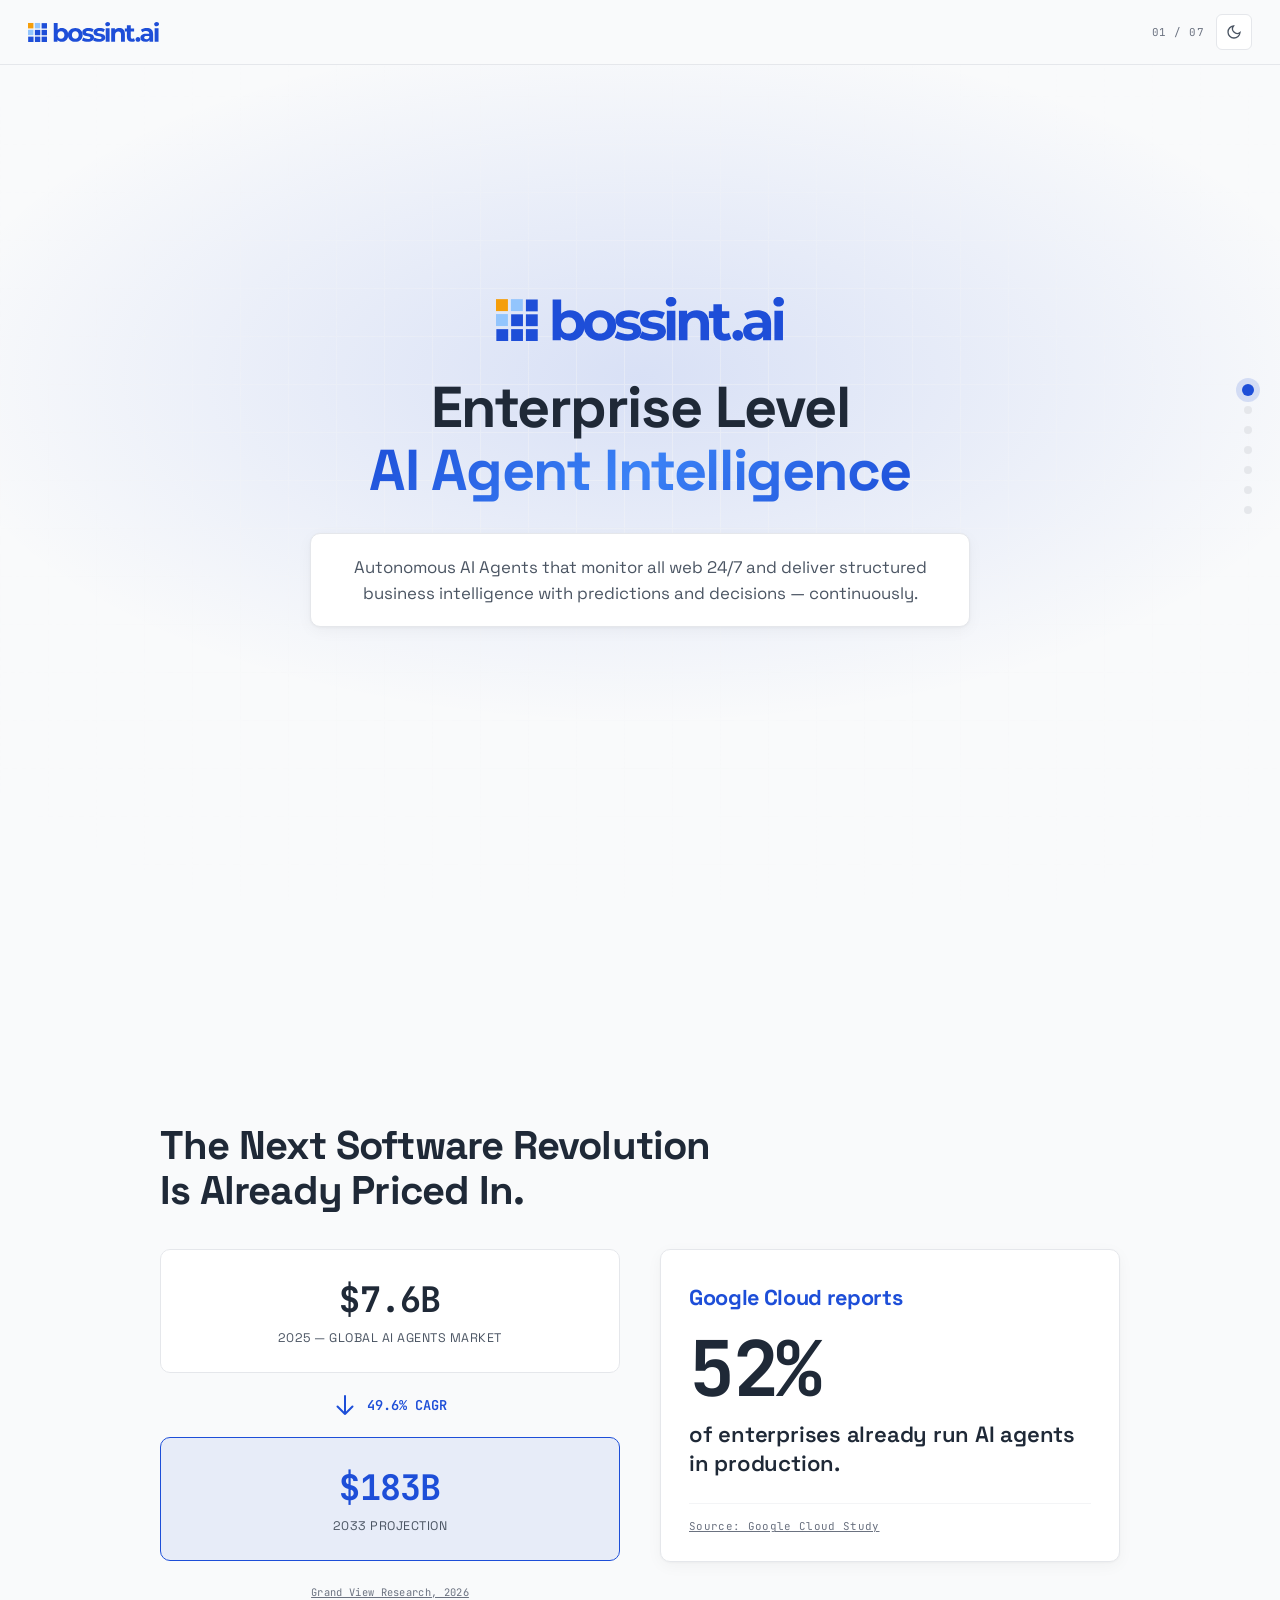
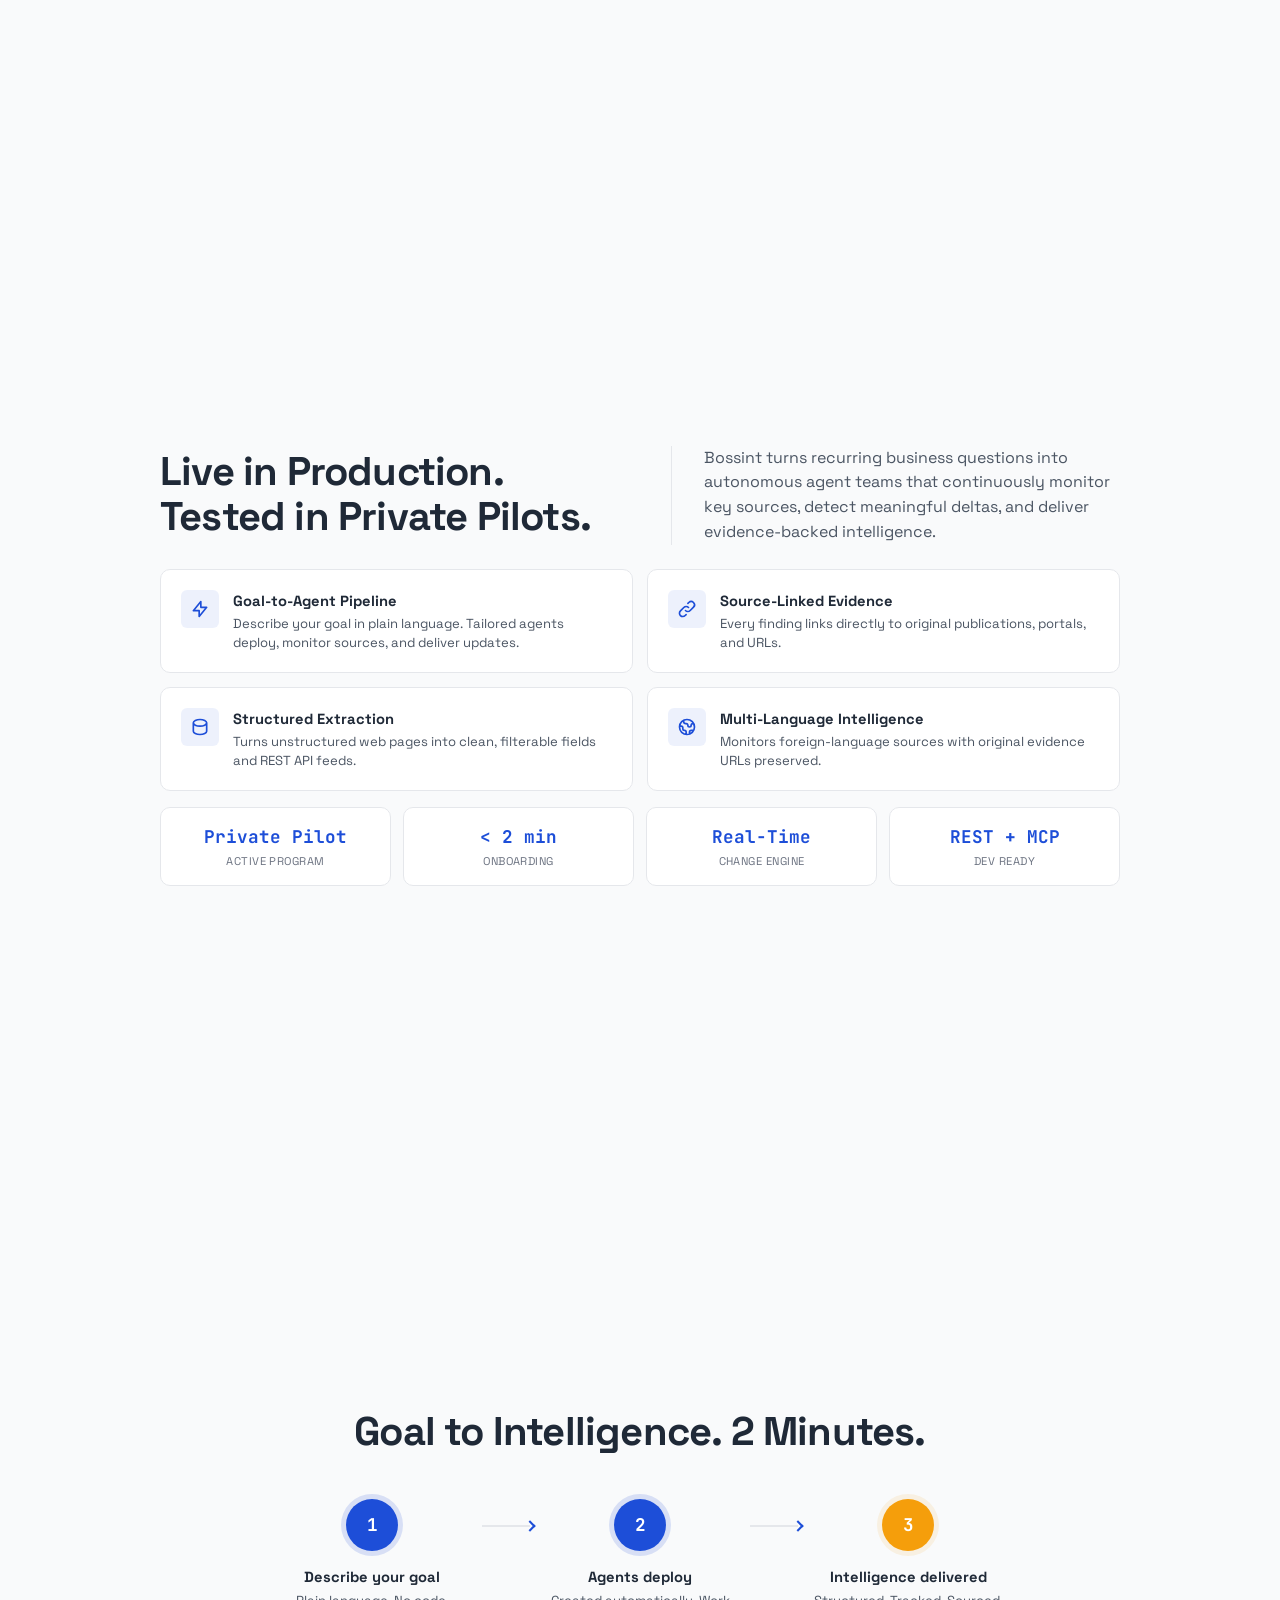
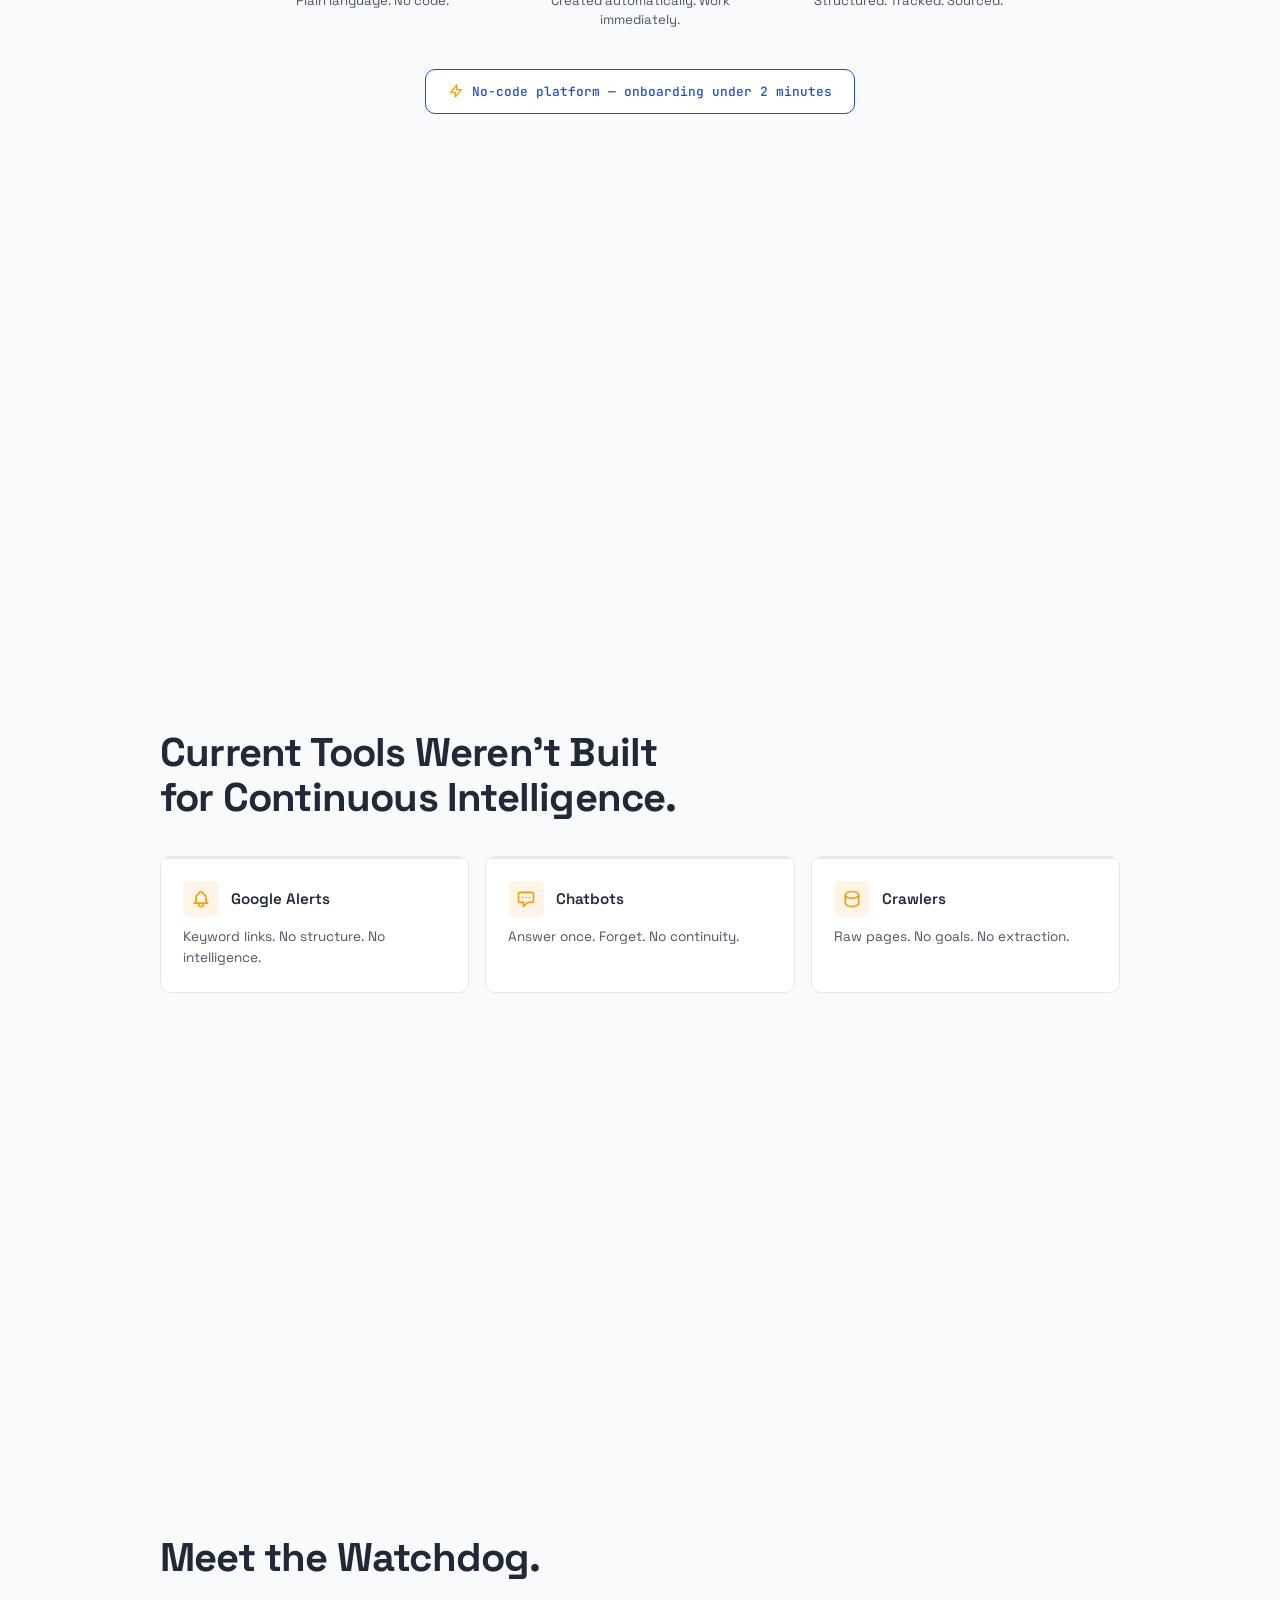
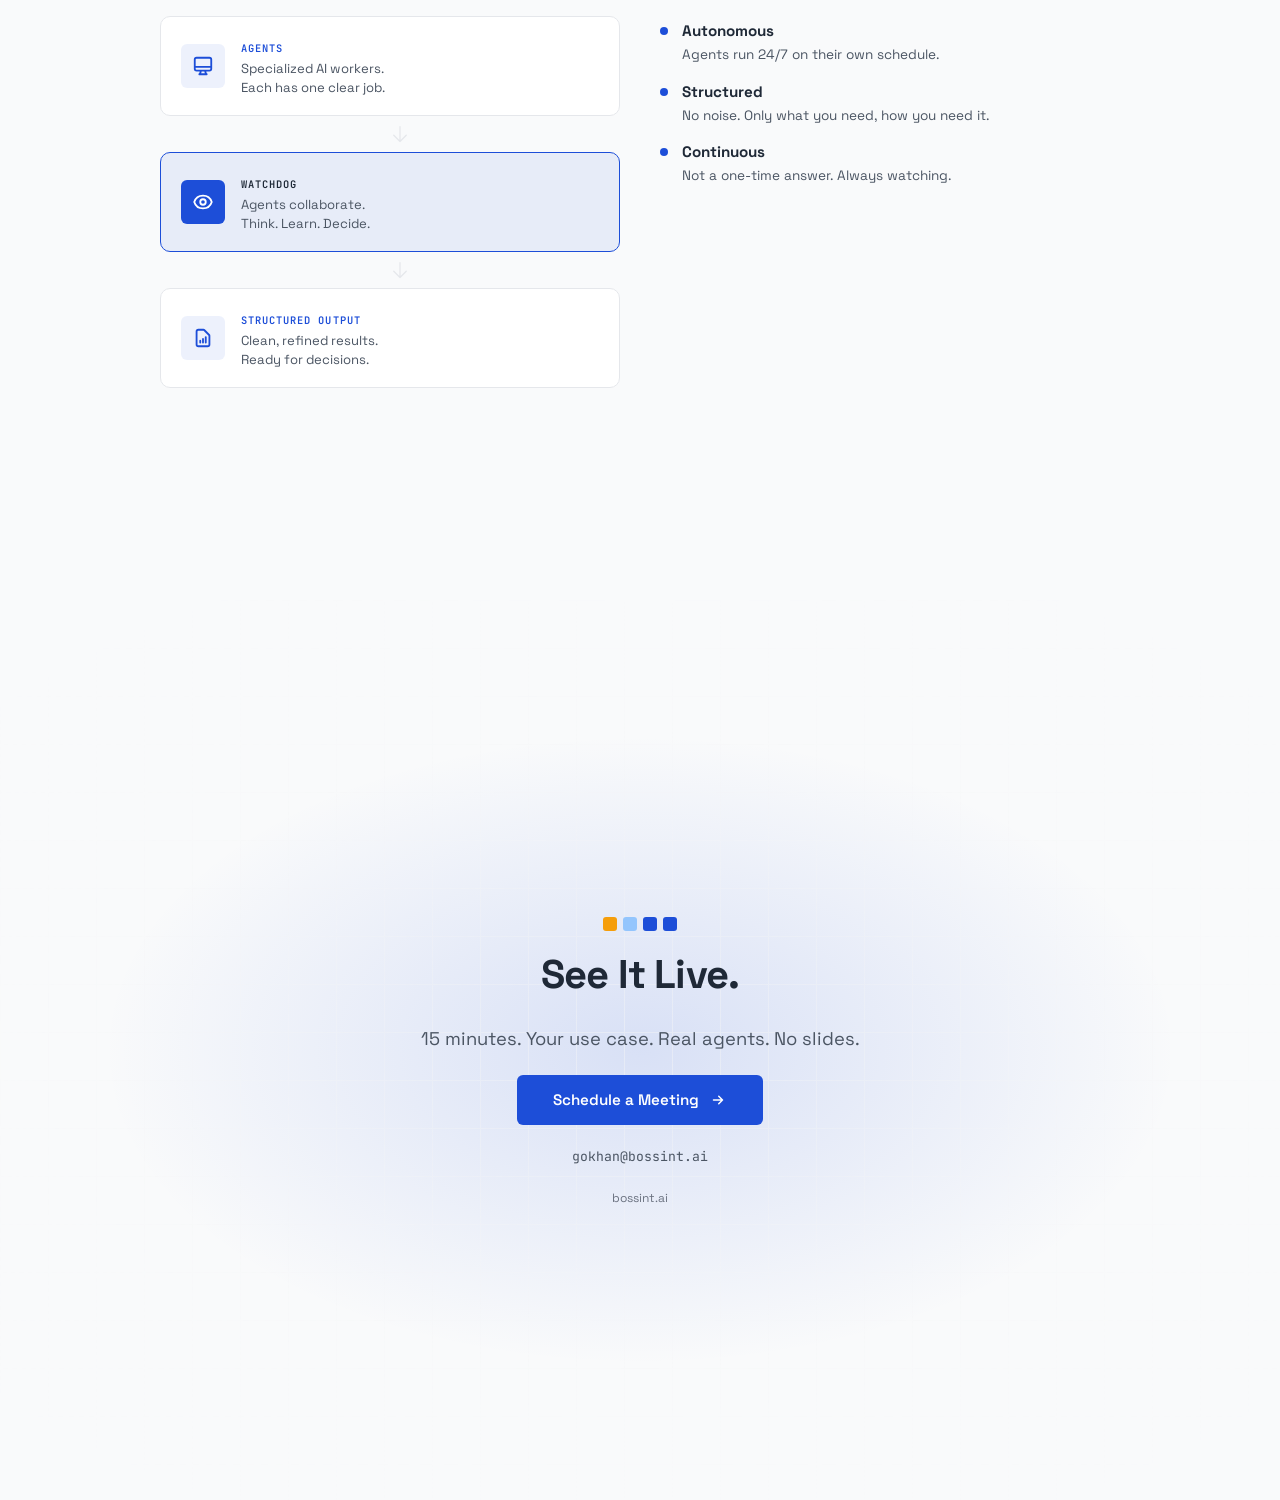
==== index.html @ 9d31ef33 "Initial commit: Bossint AI Teaser Decks (including Teaser 04)" ====
<!DOCTYPE html>
<html lang="en" data-theme="light">
<head>
  <meta charset="UTF-8">
  <meta name="viewport" content="width=device-width, initial-scale=1.0">
  <title>Bossint AI — Enterprise Intelligence, Autonomous</title>
  <meta name="description" content="AI agents that never sleep. Structured intelligence for enterprises.">
  <link rel="stylesheet" href="style.css">
</head>
<body>

  <!-- TOP BAR -->
  <header class="topbar">
    <a href="#p-cover" class="topbar-logo-link" aria-label="Bossint Home">
      <img src="BOSSINT-NEW-LOGO.svg" alt="Bossint AI" class="topbar-logo" id="topbar-logo">
    </a>
    <div class="topbar-actions">
      <span class="topbar-page-indicator mono" id="page-indicator">01 / 07</span>
      <button class="theme-toggle" id="theme-toggle" aria-label="Toggle theme">
        <svg id="icon-sun" style="display:none" xmlns="http://www.w3.org/2000/svg" fill="none" viewBox="0 0 24 24" stroke="currentColor" stroke-width="2"><circle cx="12" cy="12" r="5"/><line x1="12" y1="1" x2="12" y2="3"/><line x1="12" y1="21" x2="12" y2="23"/><line x1="4.22" y1="4.22" x2="5.64" y2="5.64"/><line x1="18.36" y1="18.36" x2="19.78" y2="19.78"/><line x1="1" y1="12" x2="3" y2="12"/><line x1="21" y1="12" x2="23" y2="12"/><line x1="4.22" y1="19.78" x2="5.64" y2="18.36"/><line x1="18.36" y1="5.64" x2="19.78" y2="4.22"/></svg>
        <svg id="icon-moon" xmlns="http://www.w3.org/2000/svg" fill="none" viewBox="0 0 24 24" stroke="currentColor" stroke-width="2"><path d="M21 12.79A9 9 0 1 1 11.21 3 7 7 0 0 0 21 12.79z"/></svg>
      </button>
    </div>
  </header>

  <!-- Scroll Progress -->
  <div class="scroll-progress" id="scroll-progress"></div>

  <!-- DOT NAV -->
  <nav class="dot-nav" aria-label="Page navigation">
    <button class="dot-nav-item active" data-label="Cover"></button>
    <button class="dot-nav-item" data-label="Market"></button>
    <button class="dot-nav-item" data-label="Bossint Now"></button>
    <button class="dot-nav-item" data-label="How"></button>
    <button class="dot-nav-item" data-label="Problem"></button>
    <button class="dot-nav-item" data-label="Watchdog"></button>
    <button class="dot-nav-item" data-label="Meet"></button>
  </nav>


  <!-- ================================================
       PAGE 1 — COVER
       ================================================ -->
  <section class="page page-cover" id="p-cover">
    <div class="bg-grid"></div>
    <div class="page-inner cover-content">
      <div class="cover-logo-wrapper reveal">
        <img src="BOSSINT-NEW-LOGO.svg" alt="Bossint AI" class="cover-logo">
      </div>

      <h1 class="display cover-title reveal reveal-delay-1">
        Enterprise Level<br><span class="grad">AI Agent Intelligence</span>
      </h1>

      <div class="cover-subcard reveal reveal-delay-2">
        <p class="cover-sub-lead">
          Autonomous AI Agents that monitor all web 24/7 and deliver
          structured business intelligence with predictions and decisions — continuously.
        </p>
      </div>
    </div>
    <a href="#p-market" class="scroll-hint" aria-label="Market is large and funding is fast">
      <span class="scroll-hint-text">Market is large and funding is fast</span>
      <svg xmlns="http://www.w3.org/2000/svg" fill="none" viewBox="0 0 24 24" stroke-width="1.8" stroke="currentColor" width="18" height="18"><path stroke-linecap="round" stroke-linejoin="round" d="M19.5 13.5 12 21m0 0-7.5-7.5M12 21V3"/></svg>
    </a>
  </section>


  <!-- ================================================
       PAGE 2 — THE MARKET
       ================================================ -->
  <section class="page" id="p-market">
    <div class="page-inner">
      <h2 class="headline reveal">The Next Software Revolution<br>Is Already Priced In.</h2>

      <div class="two-col reveal reveal-delay-1">
        <!-- Left: TAM -->
        <div class="market-numbers">
          <div class="market-stat">
            <span class="market-val">$7.6B</span>
            <span class="market-label">2025 — Global AI Agents Market</span>
          </div>
          <div class="market-arrow-row">
            <svg xmlns="http://www.w3.org/2000/svg" fill="none" viewBox="0 0 24 24" stroke="currentColor" stroke-width="2" width="24" height="24"><path stroke-linecap="round" stroke-linejoin="round" d="M19.5 13.5 12 21m0 0-7.5-7.5M12 21V3"/></svg>
            <span class="market-cagr">49.6% CAGR</span>
          </div>
          <div class="market-stat big">
            <span class="market-val cobalt">$183B</span>
            <span class="market-label">2033 Projection</span>
          </div>
          <a href="https://www.grandviewresearch.com/industry-analysis/ai-agents-market-report" target="_blank" rel="noopener" class="market-source">Grand View Research, 2026</a>
        </div>

        <!-- Right: Google Cloud 52% Card -->
        <div class="market-google-card">
          <div class="google-card-header">
            <span class="google-report-title">Google Cloud reports</span>
          </div>

          <div class="google-hero-stat">
            <span class="google-val">52%</span>
            <h3 class="google-val-title">of enterprises already run AI agents in production.</h3>
          </div>

          <a href="https://www.googlecloudpresscorner.com/2025-09-04-Google-Cloud-Study-Reveals-52-of-Executives-Say-Their-Organizations-Have-Deployed-AI-Agents,-Unlocking-a-New-Wave-of-Business-Value,1" target="_blank" rel="noopener" class="market-source google-source-link">
            Source: Google Cloud Study
          </a>
        </div>
      </div>
    </div>
  </section>


  <!-- ================================================
       PAGE 3 — BOSSINT NOW
       ================================================ -->
  <section class="page" id="p-now">
    <div class="page-inner">
      <div class="headline-split-header reveal">
        <div class="split-header-left">
          <h2 class="headline">Live in Production.<br>Tested in Private Pilots.</h2>
        </div>
        <div class="split-header-divider"></div>
        <div class="split-header-right">
          <p class="split-header-text">Bossint turns recurring business questions into autonomous agent teams that continuously monitor key sources, detect meaningful deltas, and deliver evidence-backed intelligence.</p>
        </div>
      </div>

      <div class="why-grid stagger-children">
        <div class="why-card">
          <div class="why-icon"><svg xmlns="http://www.w3.org/2000/svg" fill="none" viewBox="0 0 24 24" stroke="currentColor" stroke-width="2" width="20" height="20"><path stroke-linecap="round" stroke-linejoin="round" d="M13 10V3L4 14h7v7l9-11h-7z"/></svg></div>
          <div><strong>Goal-to-Agent Pipeline</strong><p class="dim">Describe your goal in plain language. Tailored agents deploy, monitor sources, and deliver updates.</p></div>
        </div>
        <div class="why-card">
          <div class="why-icon"><svg xmlns="http://www.w3.org/2000/svg" fill="none" viewBox="0 0 24 24" stroke="currentColor" stroke-width="2" width="20" height="20"><path stroke-linecap="round" stroke-linejoin="round" d="M13.828 10.172a4 4 0 00-5.656 0l-4 4a4 4 0 105.656 5.656l1.102-1.101m-.758-4.899a4 4 0 005.656 0l4-4a4 4 0 00-5.656-5.656l-1.1 1.1"/></svg></div>
          <div><strong>Source-Linked Evidence</strong><p class="dim">Every finding links directly to original publications, portals, and URLs.</p></div>
        </div>
        <div class="why-card">
          <div class="why-icon"><svg xmlns="http://www.w3.org/2000/svg" fill="none" viewBox="0 0 24 24" stroke="currentColor" stroke-width="2" width="20" height="20"><path stroke-linecap="round" stroke-linejoin="round" d="M4 7v10c0 2.21 3.582 4 8 4s8-1.79 8-4V7M4 7c0 2.21 3.582 4 8 4s8-1.79 8-4M4 7c0-2.21 3.582-4 8-4s8 1.79 8 4"/></svg></div>
          <div><strong>Structured Extraction</strong><p class="dim">Turns unstructured web pages into clean, filterable fields and REST API feeds.</p></div>
        </div>
        <div class="why-card">
          <div class="why-icon"><svg xmlns="http://www.w3.org/2000/svg" fill="none" viewBox="0 0 24 24" stroke="currentColor" stroke-width="2" width="20" height="20"><path stroke-linecap="round" stroke-linejoin="round" d="M3.055 11H5a2 2 0 012 2v1a2 2 0 002 2 2 2 0 012 2v2.945M8 3.935V5.5A2.5 2.5 0 0010.5 8h.5a2 2 0 012 2 2 2 0 104 0 2 2 0 012-2h1.064M15 20.488V18a2 2 0 012-2h3.064M21 12a9 9 0 11-18 0 9 9 0 0118 0z"/></svg></div>
          <div><strong>Multi-Language Intelligence</strong><p class="dim">Monitors foreign-language sources with original evidence URLs preserved.</p></div>
        </div>
      </div>

      <div class="stat-row stagger-children">
        <div class="stat"><span class="stat-val">Private Pilot</span><span class="stat-label">Active Program</span></div>
        <div class="stat"><span class="stat-val">&lt; 2 min</span><span class="stat-label">Onboarding</span></div>
        <div class="stat"><span class="stat-val">Real-Time</span><span class="stat-label">Change Engine</span></div>
        <div class="stat"><span class="stat-val">REST + MCP</span><span class="stat-label">Dev Ready</span></div>
      </div>
    </div>
  </section>


  <!-- ================================================
       PAGE 4 — HOW IT WORKS
       ================================================ -->
  <section class="page" id="p-how">
    <div class="page-inner" style="text-align:center;">
      <h2 class="headline reveal reveal-delay-1">Goal to Intelligence. 2 Minutes.</h2>

      <div class="steps reveal reveal-delay-2">
        <div class="step">
          <div class="step-num">1</div>
          <strong>Describe your goal</strong>
          <p class="dim">Plain language. No code.</p>
        </div>
        <div class="step-line"></div>
        <div class="step">
          <div class="step-num">2</div>
          <strong>Agents deploy</strong>
          <p class="dim">Created automatically. Work immediately.</p>
        </div>
        <div class="step-line"></div>
        <div class="step">
          <div class="step-num orange">3</div>
          <strong>Intelligence delivered</strong>
          <p class="dim">Structured. Tracked. Sourced.</p>
        </div>
      </div>

      <div class="chip reveal reveal-delay-3">
        <svg xmlns="http://www.w3.org/2000/svg" fill="none" viewBox="0 0 24 24" stroke="currentColor" stroke-width="2" width="16" height="16"><path stroke-linecap="round" stroke-linejoin="round" d="M13 10V3L4 14h7v7l9-11h-7z"/></svg>
        No-code platform — onboarding under 2 minutes
      </div>
    </div>
  </section>


  <!-- ================================================
       PAGE 5 — THE PROBLEM
       ================================================ -->
  <section class="page" id="p-problem">
    <div class="page-inner">
      <h2 class="headline reveal reveal-delay-1">Current Tools Weren't Built<br>for Continuous Intelligence.</h2>

      <div class="problem-row stagger-children">
        <div class="p-card">
          <div class="p-card-top">
            <span class="p-card-icon orange-bg">
              <svg xmlns="http://www.w3.org/2000/svg" fill="none" viewBox="0 0 24 24" stroke="currentColor" stroke-width="2" width="20" height="20"><path stroke-linecap="round" stroke-linejoin="round" d="M15 17h5l-1.405-1.405A2.032 2.032 0 0118 14.158V11a6.002 6.002 0 00-4-5.659V5a2 2 0 10-4 0v.341C7.67 6.165 6 8.388 6 11v3.159c0 .538-.214 1.055-.595 1.436L4 17h5m6 0v1a3 3 0 11-6 0v-1m6 0H9"/></svg>
            </span>
            <h3>Google Alerts</h3>
          </div>
          <p>Keyword links. No structure. No intelligence.</p>
        </div>
        <div class="p-card">
          <div class="p-card-top">
            <span class="p-card-icon orange-bg">
              <svg xmlns="http://www.w3.org/2000/svg" fill="none" viewBox="0 0 24 24" stroke="currentColor" stroke-width="2" width="20" height="20"><path stroke-linecap="round" stroke-linejoin="round" d="M8 10h.01M12 10h.01M16 10h.01M9 16H5a2 2 0 01-2-2V6a2 2 0 012-2h14a2 2 0 012 2v8a2 2 0 01-2 2h-5l-5 5v-5z"/></svg>
            </span>
            <h3>Chatbots</h3>
          </div>
          <p>Answer once. Forget. No continuity.</p>
        </div>
        <div class="p-card">
          <div class="p-card-top">
            <span class="p-card-icon orange-bg">
              <svg xmlns="http://www.w3.org/2000/svg" fill="none" viewBox="0 0 24 24" stroke="currentColor" stroke-width="2" width="20" height="20"><path stroke-linecap="round" stroke-linejoin="round" d="M4 7v10c0 2.21 3.582 4 8 4s8-1.79 8-4V7M4 7c0 2.21 3.582 4 8 4s8-1.79 8-4M4 7c0-2.21 3.582-4 8-4s8 1.79 8 4"/></svg>
            </span>
            <h3>Crawlers</h3>
          </div>
          <p>Raw pages. No goals. No extraction.</p>
        </div>
      </div>
    </div>
  </section>


  <!-- ================================================
       PAGE 6 — THE SOLUTION
       ================================================ -->
  <section class="page" id="p-solution">
    <div class="page-inner">
      <h2 class="headline reveal reveal-delay-1">Meet the Watchdog.</h2>

      <div class="two-col reveal reveal-delay-2">
        <!-- Left: Visual flow -->
        <div class="flow-stack">
          <div class="flow-node">
            <div class="flow-icon cobalt-bg"><svg xmlns="http://www.w3.org/2000/svg" fill="none" viewBox="0 0 24 24" stroke="currentColor" stroke-width="2" width="22" height="22"><path stroke-linecap="round" stroke-linejoin="round" d="M9.75 17L9 20l-1 1h8l-1-1-.75-3M3 13h18M5 17h14a2 2 0 002-2V5a2 2 0 00-2-2H5a2 2 0 00-2 2v10a2 2 0 002 2z"/></svg></div>
            <div><span class="label" style="margin:0">Agents</span><p class="dim">Specialized AI workers.<br>Each has one clear job.</p></div>
          </div>
          <div class="flow-arrow"><svg xmlns="http://www.w3.org/2000/svg" fill="none" viewBox="0 0 24 24" stroke="currentColor" stroke-width="1.5" width="20" height="20"><path stroke-linecap="round" stroke-linejoin="round" d="M19.5 13.5 12 21m0 0-7.5-7.5M12 21V3"/></svg></div>
          <div class="flow-node watchdog">
            <div class="flow-icon watchdog-icon"><svg xmlns="http://www.w3.org/2000/svg" fill="none" viewBox="0 0 24 24" stroke="currentColor" stroke-width="2" width="22" height="22"><path stroke-linecap="round" stroke-linejoin="round" d="M15 12a3 3 0 11-6 0 3 3 0 016 0z"/><path stroke-linecap="round" stroke-linejoin="round" d="M2.458 12C3.732 7.943 7.523 5 12 5c4.478 0 8.268 2.943 9.542 7-1.274 4.057-5.064 7-9.542 7-4.477 0-8.268-2.943-9.542-7z"/></svg></div>
            <div><span class="label" style="margin:0;color:var(--color-cobalt)">Watchdog</span><p class="dim">Agents collaborate.<br>Think. Learn. Decide.</p></div>
          </div>
          <div class="flow-arrow"><svg xmlns="http://www.w3.org/2000/svg" fill="none" viewBox="0 0 24 24" stroke="currentColor" stroke-width="1.5" width="20" height="20"><path stroke-linecap="round" stroke-linejoin="round" d="M19.5 13.5 12 21m0 0-7.5-7.5M12 21V3"/></svg></div>
          <div class="flow-node">
            <div class="flow-icon cobalt-bg"><svg xmlns="http://www.w3.org/2000/svg" fill="none" viewBox="0 0 24 24" stroke="currentColor" stroke-width="2" width="22" height="22"><path stroke-linecap="round" stroke-linejoin="round" d="M9 17v-2m3 2v-4m3 4v-6m2 10H7a2 2 0 01-2-2V5a2 2 0 012-2h5.586a1 1 0 01.707.293l5.414 5.414a1 1 0 01.293.707V19a2 2 0 01-2 2z"/></svg></div>
            <div><span class="label" style="margin:0">Structured Output</span><p class="dim">Clean, refined results.<br>Ready for decisions.</p></div>
          </div>
        </div>

        <!-- Right: Differentiators -->
        <div class="diff-list">
          <div class="diff-item">
            <span class="dot cobalt"></span>
            <div><strong>Autonomous</strong><p class="dim">Agents run 24/7 on their own schedule.</p></div>
          </div>
          <div class="diff-item">
            <span class="dot cobalt"></span>
            <div><strong>Structured</strong><p class="dim">No noise. Only what you need, how you need it.</p></div>
          </div>
          <div class="diff-item">
            <span class="dot cobalt"></span>
            <div><strong>Continuous</strong><p class="dim">Not a one-time answer. Always watching.</p></div>
          </div>
        </div>
      </div>
    </div>
  </section>


  <!-- ================================================
       PAGE 7 — CTA
       ================================================ -->
  <section class="page page-cta" id="p-cta">
    <div class="bg-grid"></div>
    <div class="page-inner cta-content">
      <div class="cta-blocks reveal">
        <span class="cb cb-orange"></span><span class="cb cb-blue"></span><span class="cb cb-cobalt"></span><span class="cb cb-cobalt"></span>
      </div>
      <h2 class="headline reveal reveal-delay-1">See It Live.</h2>
      <p class="sub reveal reveal-delay-2">15 minutes. Your use case. Real agents. No slides.</p>
      <a href="mailto:gokhan@bossint.ai?subject=Bossint AI — Meeting Request&body=Hi, I'd like to schedule a demo of Bossint AI." class="cta-btn reveal reveal-delay-3">
        Schedule a Meeting
        <svg xmlns="http://www.w3.org/2000/svg" fill="none" viewBox="0 0 24 24" stroke="currentColor" stroke-width="2" width="18" height="18"><path stroke-linecap="round" stroke-linejoin="round" d="M13 7l5 5m0 0l-5 5m5-5H6"/></svg>
      </a>
      <a href="mailto:gokhan@bossint.ai" class="cta-email reveal reveal-delay-4">gokhan@bossint.ai</a>
      <span class="cta-foot reveal reveal-delay-5">bossint.ai</span>
    </div>
  </section>

  <script src="script.js"></script>
</body>
</html>
---- style.css ----
/* ============================================
   BOSSINT AI — VC TEASER / MINIMAL EDITION
   ============================================ */
@import url('https://fonts.googleapis.com/css2?family=Space+Grotesk:wght@400;500;600;700&family=JetBrains+Mono:wght@400;500;600&display=swap');

*, *::before, *::after { margin:0; padding:0; box-sizing:border-box; }

/* ---------- TOKENS: LIGHT ---------- */
:root {
  --bg: #F9FAFB;
  --surface: #FFFFFF;
  --text: #1F2937;
  --dim: #4B5563;
  --muted: #6B7280;
  --border: #E5E7EB;
  --border-s: #F3F4F6;
  --cobalt: #1D4ED8;
  --cobalt-h: #1E40AF;
  --cobalt-l: rgba(29,78,216,.08);
  --cobalt-g: rgba(29,78,216,.15);
  --orange: #F59E0B;
  --orange-l: rgba(245,158,11,.1);
  --shadow: 0 1px 3px rgba(0,0,0,.04), 0 4px 16px rgba(0,0,0,.04);
  --shadow-h: 0 4px 20px rgba(0,0,0,.07);
  --r-sm: 6px;
  --r-md: 10px;
}

/* ---------- TOKENS: DARK ---------- */
[data-theme="dark"] {
  --bg: #0B0F19;
  --surface: #121B2E;
  --text: #D1D5DB;
  --dim: #9CA3AF;
  --muted: #6B7280;
  --border: #1E293B;
  --border-s: #162032;
  --cobalt-l: rgba(29,78,216,.12);
  --cobalt-g: rgba(29,78,216,.25);
  --orange-l: rgba(245,158,11,.15);
  --shadow: 0 1px 4px rgba(0,0,0,.2), 0 4px 16px rgba(0,0,0,.15);
  --shadow-h: 0 4px 24px rgba(0,0,0,.3);
}

/* ---------- BASE ---------- */
html { scroll-behavior:smooth; scroll-snap-type:y mandatory; overflow-y:scroll; font-size:16px; }
body {
  font-family:'Space Grotesk',-apple-system,BlinkMacSystemFont,sans-serif;
  background:var(--bg); color:var(--text);
  line-height:1.5;
  -webkit-font-smoothing:antialiased;
  transition:background .4s,color .4s;
}

/* ---------- UTILITY ---------- */
.mono { font-family:'JetBrains Mono',monospace; }
.dim { color:var(--dim); font-size:.88rem; line-height:1.45; margin-top:2px; }
.label { font-family:'JetBrains Mono',monospace; font-size:.7rem; font-weight:600; letter-spacing:.1em; text-transform:uppercase; color:var(--cobalt); margin-bottom:8px; display:inline-block; }
.headline { font-size:clamp(1.6rem,3.5vw,2.5rem); font-weight:700; line-height:1.12; letter-spacing:-.02em; margin-bottom:6px; }
.display { font-size:clamp(2.2rem,4.5vw,3.4rem); font-weight:700; line-height:1.08; letter-spacing:-.025em; text-align:center; }
.sub { font-size:clamp(1rem,1.8vw,1.15rem); color:var(--dim); line-height:1.45; text-align:center; max-width:500px; }
.grad { background:linear-gradient(135deg,var(--cobalt),#3B82F6,var(--cobalt)); -webkit-background-clip:text; -webkit-text-fill-color:transparent; background-clip:text; }
.divider-line { width:56px; height:3px; background:linear-gradient(90deg,var(--cobalt),var(--orange)); border-radius:2px; }

/* ---------- TOPBAR ---------- */
.topbar {
  position:fixed; top:0; left:0; right:0; z-index:100;
  display:flex; align-items:center; justify-content:space-between;
  padding:14px 28px;
  background:var(--bg); border-bottom:1px solid var(--border);
  transition:background .4s,border-color .4s;
}
.topbar-logo-link {
  display:inline-flex; align-items:center; text-decoration:none;
}
.topbar-logo {
  height:20px; width:auto;
  opacity:0;
  transform:translateY(-3px);
  pointer-events:none;
  transition:opacity .3s ease, transform .3s ease, filter .4s;
}
.topbar-logo.visible {
  opacity:1;
  transform:translateY(0);
  pointer-events:auto;
}
[data-theme="dark"] .topbar-logo { filter:brightness(0) invert(.85); }

.topbar-actions { display:flex; align-items:center; gap:12px; }
.topbar-page-indicator { font-size:.68rem; color:var(--muted); letter-spacing:.04em; }

/* Theme Toggle */
.theme-toggle {
  width:36px; height:36px; display:flex; align-items:center; justify-content:center;
  border:1px solid var(--border); border-radius:var(--r-sm); background:var(--surface);
  cursor:pointer; color:var(--dim); transition:all .2s;
}
.theme-toggle:hover { border-color:var(--cobalt); color:var(--cobalt); background:var(--cobalt-l); }
.theme-toggle svg { width:16px; height:16px; }

/* ---------- DOT NAV ---------- */
.dot-nav { position:fixed; right:28px; top:50%; transform:translateY(-50%); z-index:90; display:flex; flex-direction:column; gap:12px; }
.dot-nav-item { width:8px; height:8px; border-radius:50%; background:var(--border); border:none; cursor:pointer; transition:all .3s; position:relative; }
.dot-nav-item::before {
  content:attr(data-label); position:absolute; right:18px; top:50%; transform:translateY(-50%);
  font-family:'JetBrains Mono',monospace; font-size:.6rem; font-weight:500; color:var(--muted);
  white-space:nowrap; opacity:0; pointer-events:none; transition:opacity .2s;
}
.dot-nav-item:hover::before { opacity:1; }
.dot-nav-item.active { background:var(--cobalt); transform:scale(1.5); box-shadow:0 0 0 4px var(--cobalt-g); }

/* ---------- SCROLL PROGRESS ---------- */
.scroll-progress { position:fixed; top:53px; left:0; height:2px; background:linear-gradient(90deg,var(--cobalt),var(--orange)); z-index:101; width:0%; transition:width .08s linear; }

/* ---------- PAGES ---------- */
.page {
  min-height:100vh; display:flex; align-items:center; justify-content:center;
  scroll-snap-align:start; position:relative; padding:72px 28px 48px;
}
.page-inner { max-width:960px; width:100%; margin:0 auto; }

/* ---------- TWO COLUMN ---------- */
.two-col { display:grid; grid-template-columns:1fr 1fr; gap:40px; margin-top:36px; align-items:start; }

/* ---------- PAGE 1: COVER ---------- */
.page-cover { background:radial-gradient(ellipse 80% 55% at 50% 42%,var(--cobalt-g) 0%,transparent 70%),var(--bg); }
.cover-content { text-align:center; display:flex; flex-direction:column; align-items:center; }
.cover-logo-wrapper { margin-bottom:28px; }
.cover-logo { height:44px; width:auto; transition:filter .4s; }
[data-theme="dark"] .cover-logo { filter:brightness(0) invert(.85); }

.cover-title {
  font-size:clamp(2.3rem, 4.6vw, 3.6rem);
  font-weight:700;
  line-height:1.1;
  letter-spacing:-.025em;
  margin-bottom:30px;
}

.cover-subcard {
  max-width:660px;
  width:100%;
  background:var(--surface);
  border:1px solid var(--border);
  border-radius:var(--r-md);
  padding:20px 26px;
  box-shadow:var(--shadow);
  text-align:center;
  position:relative;
  transition:all .3s;
}
.cover-subcard:hover {
  border-color:var(--cobalt);
  box-shadow:var(--shadow-h);
}

.cover-sub-lead {
  font-size:clamp(.95rem, 1.5vw, 1.05rem);
  color:var(--dim);
  line-height:1.55;
}
.cover-sub-lead .highlight-text {
  color:var(--text);
  font-weight:600;
}

.scroll-hint {
  position:absolute; bottom:24px; left:50%; transform:translateX(-50%);
  display:inline-flex; flex-direction:column; align-items:center; gap:5px;
  padding:10px 22px 8px;
  background:rgba(255, 255, 255, 0.72);
  backdrop-filter:blur(16px);
  -webkit-backdrop-filter:blur(16px);
  border:1px solid rgba(255, 255, 255, 0.95);
  border-radius:100px;
  box-shadow:
    0 4px 20px -2px rgba(29, 78, 216, 0.08),
    0 2px 6px rgba(0, 0, 0, 0.04),
    inset 0 1px 2px rgba(255, 255, 255, 1),
    inset 0 -1px 2px rgba(0, 0, 0, 0.03);
  text-decoration:none;
  transition:all .35s cubic-bezier(.16, 1, .3, 1);
  animation:float-glass 3s ease-in-out infinite;
  overflow:hidden;
  cursor:pointer;
}

[data-theme="dark"] .scroll-hint {
  background:rgba(18, 27, 46, 0.75);
  border:1px solid rgba(255, 255, 255, 0.14);
  box-shadow:
    0 4px 24px -2px rgba(0, 0, 0, 0.5),
    0 0 16px rgba(29, 78, 216, 0.15),
    inset 0 1px 1px rgba(255, 255, 255, 0.2),
    inset 0 -1px 1px rgba(0, 0, 0, 0.3);
}

.scroll-hint::before {
  content:'';
  position:absolute;
  top:0; left:-100%;
  width:60%; height:100%;
  background:linear-gradient(90deg, transparent, rgba(255, 255, 255, 0.4), transparent);
  transform:skewX(-25deg);
  transition:left .75s ease;
  pointer-events:none;
}

[data-theme="dark"] .scroll-hint::before {
  background:linear-gradient(90deg, transparent, rgba(255, 255, 255, 0.15), transparent);
}

.scroll-hint:hover::before {
  left:150%;
}

.scroll-hint:hover {
  border-color:var(--cobalt);
  transform:translateX(-50%) translateY(-3px);
  box-shadow:
    0 8px 28px -4px rgba(29, 78, 216, 0.22),
    inset 0 1px 2px rgba(255, 255, 255, 0.9);
}

.scroll-hint-text {
  font-family:'Space Grotesk', -apple-system, sans-serif;
  font-size:.78rem;
  font-weight:600;
  letter-spacing:.01em;
  background:linear-gradient(135deg, var(--text) 0%, var(--cobalt) 60%, var(--orange) 100%);
  -webkit-background-clip:text;
  -webkit-text-fill-color:transparent;
  background-clip:text;
  white-space:nowrap;
  transition:all .3s ease;
}

.scroll-hint svg {
  color:var(--cobalt);
  transition:all .3s ease;
  transform:translateY(0);
}

.scroll-hint:hover svg {
  color:var(--orange);
  transform:translateY(2px);
}

@keyframes float-glass {
  0%, 100% { transform:translateX(-50%) translateY(0); }
  50% { transform:translateX(-50%) translateY(6px); }
}

/* ---------- PAGE 2: MARKET ---------- */
.market-numbers { display:flex; flex-direction:column; gap:16px; }
.market-stat { background:var(--surface); border:1px solid var(--border); border-radius:var(--r-md); padding:24px; text-align:center; transition:all .3s; }
.market-stat:hover { border-color:var(--cobalt); box-shadow:var(--shadow-h); }
.market-stat.big { border-color:var(--cobalt); background:var(--cobalt-l); }
.market-val { font-family:'JetBrains Mono',monospace; font-size:2.2rem; font-weight:700; display:block; letter-spacing:-.02em; }
.market-val.cobalt { color:var(--cobalt); }
.market-label { font-size:.78rem; color:var(--dim); text-transform:uppercase; letter-spacing:.04em; margin-top:2px; display:block; }
.market-arrow-row { display:flex; align-items:center; justify-content:center; gap:10px; color:var(--cobalt); padding:4px 0; }
.market-cagr { font-family:'JetBrains Mono',monospace; font-size:.85rem; font-weight:600; color:var(--cobalt); }
.market-source { font-family:'JetBrains Mono',monospace; font-size:.65rem; color:var(--muted); text-align:center; margin-top:8px; letter-spacing:.03em; }

/* ---------- GOOGLE CLOUD 52% HERO CARD ---------- */
.market-google-card {
  background:var(--surface);
  border:1px solid var(--border);
  border-radius:var(--r-md);
  padding:32px 28px 26px;
  display:flex;
  flex-direction:column;
  justify-content:space-between;
  min-height:280px;
  transition:all .3s;
  box-shadow:var(--shadow);
  position:relative;
}
.market-google-card:hover {
  border-color:var(--cobalt);
  box-shadow:var(--shadow-h);
}
.google-card-header {
  margin-bottom:6px;
}
.google-report-title {
  font-family:'Space Grotesk',sans-serif;
  font-size:clamp(1.1rem, 1.8vw, 1.35rem);
  font-weight:700;
  color:var(--cobalt);
  letter-spacing:-.015em;
  display:block;
}
.google-hero-stat {
  margin:10px 0 16px;
}
.google-val {
  font-family:'JetBrains Mono',monospace;
  font-size:clamp(3.6rem, 6.2vw, 4.8rem);
  font-weight:700;
  color:var(--text);
  line-height:1;
  display:block;
  letter-spacing:-.03em;
  margin-bottom:12px;
}
.google-val-title {
  font-size:clamp(1.15rem, 2vw, 1.38rem);
  font-weight:600;
  line-height:1.35;
  color:var(--text);
  letter-spacing:-.01em;
}
.google-source-link {
  font-size:.68rem;
  padding-top:14px;
  border-top:1px solid var(--border-s);
  display:block;
  text-align:left;
}

/* ---------- PAGE 3: PROBLEM ---------- */
.problem-row { display:grid; grid-template-columns:repeat(3,1fr); gap:16px; margin-top:36px; }
.p-card { background:var(--surface); border:1px solid var(--border); border-radius:var(--r-md); padding:24px 22px; transition:all .3s; position:relative; overflow:hidden; }
.p-card::before { content:''; position:absolute; top:0; left:0; right:0; height:2px; background:var(--border); transition:background .3s; }
.p-card:hover { border-color:rgba(245,158,11,.3); box-shadow:var(--shadow-h); transform:translateY(-2px); }
.p-card:hover::before { background:var(--orange); }
.p-card-top { display:flex; align-items:center; gap:12px; margin-bottom:10px; }
.p-card-icon { width:36px; height:36px; display:flex; align-items:center; justify-content:center; border-radius:var(--r-sm); flex-shrink:0; }
.orange-bg { background:var(--orange-l); color:var(--orange); }
.cobalt-bg { background:var(--cobalt-l); color:var(--cobalt); }
.p-card h3 { font-size:.95rem; font-weight:600; }
.p-card > p { font-size:.85rem; color:var(--dim); }

/* ---------- PAGE 4: SOLUTION ---------- */
.flow-stack { display:flex; flex-direction:column; gap:8px; }
.flow-node { display:flex; align-items:center; gap:16px; background:var(--surface); border:1px solid var(--border); border-radius:var(--r-md); padding:18px 20px; transition:all .3s; }
.flow-node:hover { box-shadow:var(--shadow-h); transform:translateX(4px); }
.flow-node.watchdog { border-color:var(--cobalt); background:var(--cobalt-l); }
.flow-icon { width:44px; height:44px; min-width:44px; display:flex; align-items:center; justify-content:center; border-radius:var(--r-sm); }
.flow-icon.cobalt-bg { background:var(--cobalt-l); color:var(--cobalt); }
.flow-icon.watchdog-icon { background:var(--cobalt); color:#fff; }
.flow-node .label { font-size:.65rem; }
.flow-node .dim { font-size:.82rem; margin:0; }
.flow-arrow { display:flex; justify-content:center; color:var(--border); padding:0 0 0 20px; }

.diff-list { display:flex; flex-direction:column; gap:16px; padding-top:4px; }
.diff-item { display:flex; align-items:flex-start; gap:14px; }
.dot { width:8px; height:8px; border-radius:50%; margin-top:7px; flex-shrink:0; }
.dot.cobalt { background:var(--cobalt); }
.diff-item strong { font-size:.95rem; display:block; }
.diff-item .dim { font-size:.85rem; }

/* ---------- PAGE 5: HOW IT WORKS ---------- */
.steps { display:flex; align-items:flex-start; justify-content:center; gap:0; margin-top:44px; }
.step { text-align:center; flex:1; max-width:220px; }
.step-num {
  width:52px; height:52px; display:flex; align-items:center; justify-content:center;
  border-radius:50%; background:var(--cobalt); color:#fff;
  font-family:'JetBrains Mono',monospace; font-size:1.1rem; font-weight:700;
  margin:0 auto 14px; box-shadow:0 0 0 5px var(--cobalt-g);
}
.step-num.orange { background:var(--orange); box-shadow:0 0 0 5px var(--orange-l); }
.step strong { font-size:.92rem; }
.step .dim { font-size:.82rem; }
.step-line { width:48px; height:2px; background:var(--border); margin-top:26px; flex-shrink:0; position:relative; }
.step-line::after { content:''; position:absolute; right:-4px; top:-3px; width:8px; height:8px; border-right:2px solid var(--cobalt); border-top:2px solid var(--cobalt); transform:rotate(45deg); }

.chip {
  display:inline-flex; align-items:center; gap:8px; margin-top:40px;
  padding:12px 22px; background:var(--surface); border:1px solid var(--cobalt);
  border-radius:var(--r-md); font-family:'JetBrains Mono',monospace;
  font-size:.8rem; color:var(--cobalt); font-weight:500;
}
.chip svg { color:var(--orange); }

/* ---------- PAGE 3 / SPLIT HEADLINE ---------- */
.headline-split-header {
  display:flex;
  align-items:center;
  gap:32px;
  margin-top:8px;
  margin-bottom:24px;
}
.split-header-left {
  flex:1.15;
}
.split-header-left .headline {
  margin-bottom:0;
}
.split-header-divider {
  width:1px;
  align-self:stretch;
  min-height:54px;
  background:var(--border);
  flex-shrink:0;
}
.split-header-right {
  flex:1;
}
.split-header-text {
  font-size:clamp(.88rem, 1.35vw, 1rem);
  color:var(--dim);
  line-height:1.55;
}

/* ---------- PAGE 6: WHY / NOW GRID ---------- */
.why-grid { display:grid; grid-template-columns:1fr 1fr; gap:14px; margin-top:16px; }
.why-card {
  display:flex; align-items:flex-start; gap:14px;
  background:var(--surface); border:1px solid var(--border); border-radius:var(--r-md);
  padding:20px; transition:all .3s;
}
.why-card:hover { border-color:var(--cobalt); box-shadow:var(--shadow-h); transform:translateY(-2px); }
.why-icon {
  width:38px; height:38px; min-width:38px; display:flex; align-items:center; justify-content:center;
  background:var(--cobalt-l); border-radius:var(--r-sm); color:var(--cobalt);
}
.why-card strong { font-size:.92rem; display:block; }
.why-card .dim { font-size:.82rem; }

.stat-row { display:grid; grid-template-columns:repeat(4,1fr); gap:12px; margin-top:16px; }
.stat {
  background:var(--surface); border:1px solid var(--border); border-radius:var(--r-md);
  padding:16px; text-align:center; transition:all .3s;
}
.stat:hover { border-color:var(--orange); }
.stat-val { font-family:'JetBrains Mono',monospace; font-size:1.1rem; font-weight:700; color:var(--cobalt); display:block; }
.stat-label { font-size:.7rem; color:var(--muted); text-transform:uppercase; letter-spacing:.04em; margin-top:2px; display:block; }

/* ---------- PAGE 7: CTA ---------- */
.page-cta { background:radial-gradient(ellipse 60% 50% at 50% 50%,var(--cobalt-g) 0%,transparent 70%),var(--bg); }
.cta-content { text-align:center; display:flex; flex-direction:column; align-items:center; gap:22px; }
.cta-blocks { display:flex; gap:6px; }
.cb { width:14px; height:14px; border-radius:3px; }
.cb-orange { background:var(--orange); }
.cb-blue { background:#93C5FD; }
.cb-cobalt { background:var(--cobalt); }

.cta-btn {
  display:inline-flex; align-items:center; gap:10px;
  padding:14px 36px; background:var(--cobalt); color:#fff;
  border:none; border-radius:var(--r-sm);
  font-family:'Space Grotesk',sans-serif; font-size:.95rem; font-weight:600;
  cursor:pointer; transition:all .3s; text-decoration:none;
}
.cta-btn:hover { background:var(--cobalt-h); transform:translateY(-2px); box-shadow:0 8px 24px rgba(29,78,216,.3); }
.cta-btn:hover svg { transform:translateX(3px); }
.cta-btn svg { transition:transform .2s; }

.cta-email { font-family:'JetBrains Mono',monospace; font-size:.82rem; color:var(--dim); text-decoration:none; transition:color .2s; }
.cta-email:hover { color:var(--cobalt); }
.cta-foot { font-size:.75rem; color:var(--muted); }

/* ---------- BG GRID ---------- */
.bg-grid {
  position:absolute; inset:0;
  background-image:linear-gradient(var(--border-s) 1px,transparent 1px),linear-gradient(90deg,var(--border-s) 1px,transparent 1px);
  background-size:48px 48px; opacity:.5; pointer-events:none;
  mask-image:radial-gradient(ellipse 70% 60% at 50% 50%,black,transparent);
  -webkit-mask-image:radial-gradient(ellipse 70% 60% at 50% 50%,black,transparent);
}

/* ---------- ANIMATIONS ---------- */
.reveal { opacity:0; transform:translateY(24px); transition:opacity .6s cubic-bezier(.16,1,.3,1),transform .6s cubic-bezier(.16,1,.3,1); }
.reveal.visible { opacity:1; transform:translateY(0); }
.reveal-delay-1 { transition-delay:.08s; }
.reveal-delay-2 { transition-delay:.16s; }
.reveal-delay-3 { transition-delay:.24s; }
.reveal-delay-4 { transition-delay:.32s; }
.reveal-delay-5 { transition-delay:.40s; }

.stagger-children > * { opacity:0; transform:translateY(16px); transition:opacity .45s cubic-bezier(.16,1,.3,1),transform .45s cubic-bezier(.16,1,.3,1); }
.stagger-children.visible > *:nth-child(1) { transition-delay:.04s; }
.stagger-children.visible > *:nth-child(2) { transition-delay:.1s; }
.stagger-children.visible > *:nth-child(3) { transition-delay:.16s; }
.stagger-children.visible > *:nth-child(4) { transition-delay:.22s; }
.stagger-children.visible > * { opacity:1; transform:translateY(0); }

/* ---------- RESPONSIVE ---------- */
@media (max-width:800px) {
  .two-col, .problem-row, .why-grid { grid-template-columns:1fr; }
  .headline-split-header { flex-direction:column; align-items:flex-start; gap:12px; }
  .split-header-divider { display:none; }
  .stat-row { grid-template-columns:1fr 1fr; }
  .steps { flex-direction:column; align-items:center; gap:20px; }
  .step-line { width:2px; height:32px; margin:0; }
  .step-line::after { right:-3px; top:auto; bottom:-4px; transform:rotate(135deg); }
  .dot-nav { display:none; }
  .topbar { padding:12px 18px; }
  .page { padding:64px 18px 40px; }
}
@media (max-width:500px) {
  .stat-row { grid-template-columns:1fr; }
  .topbar-page-indicator { display:none; }
}
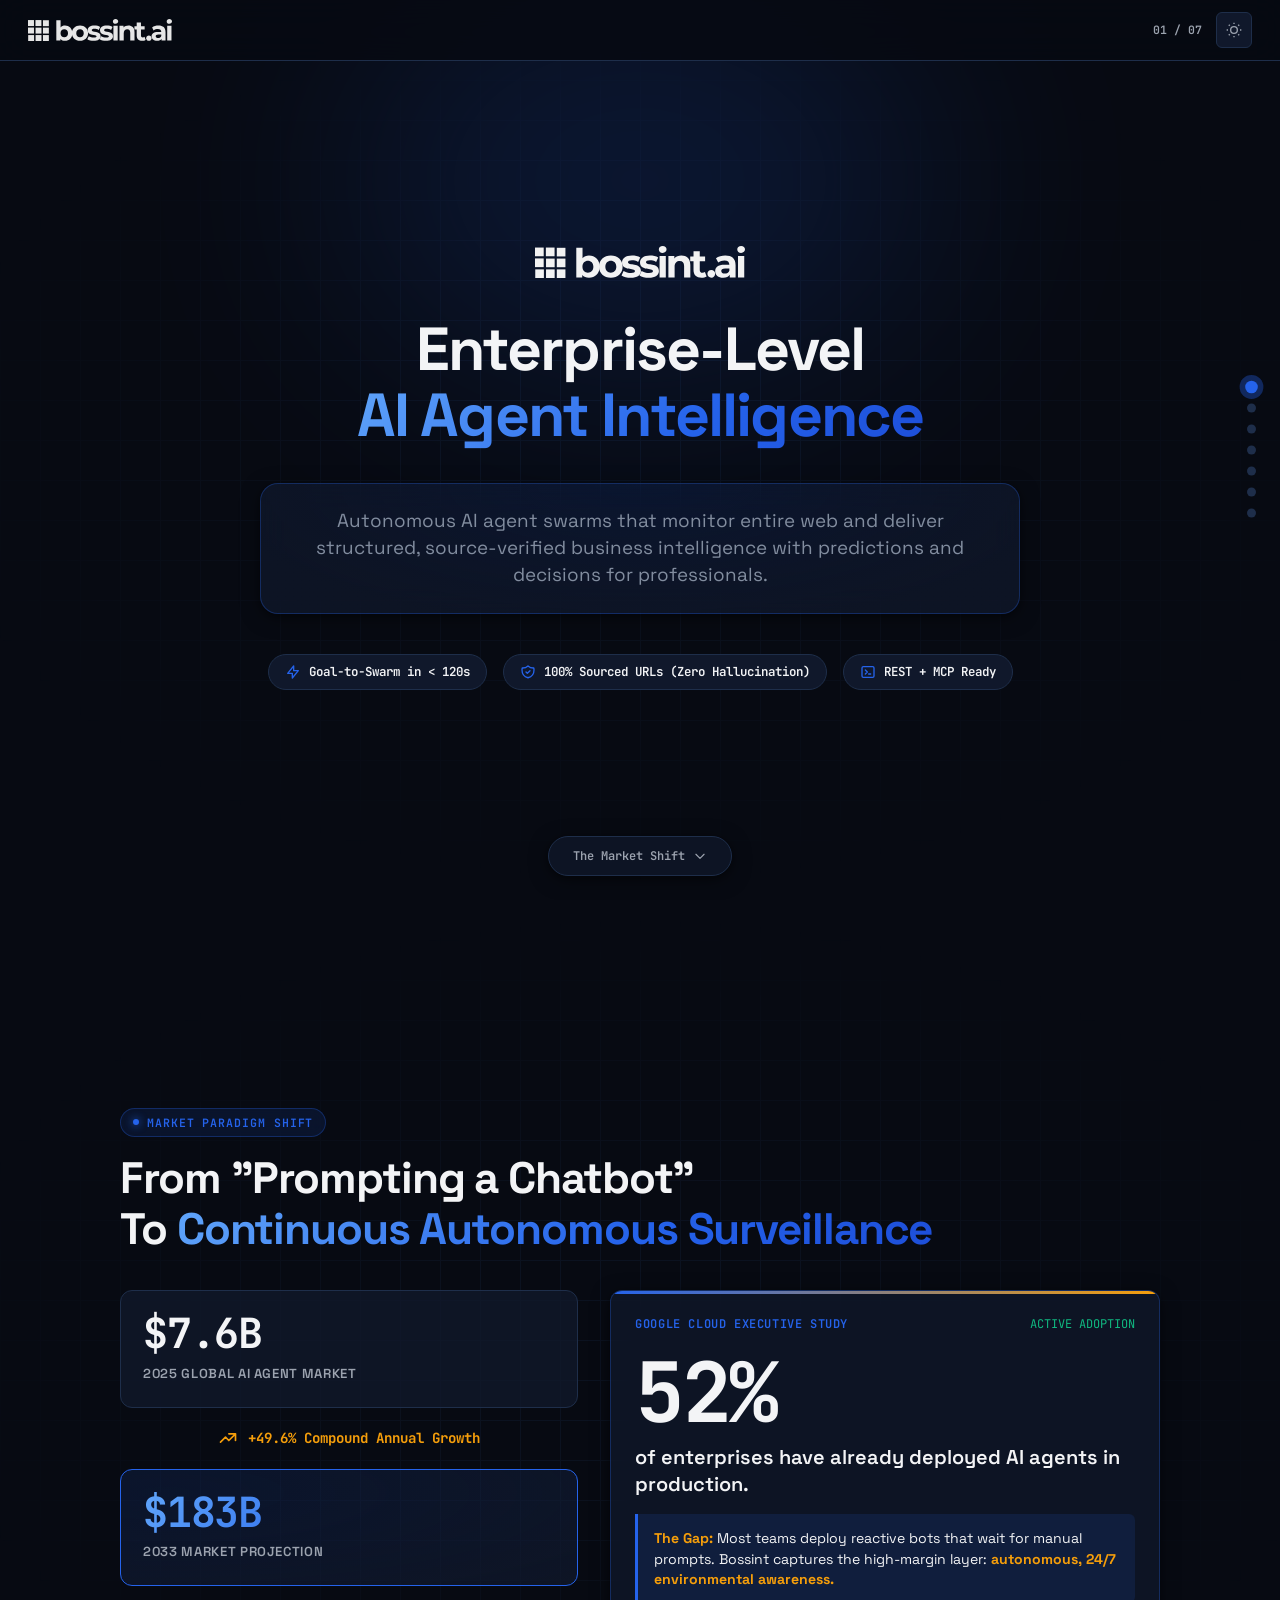
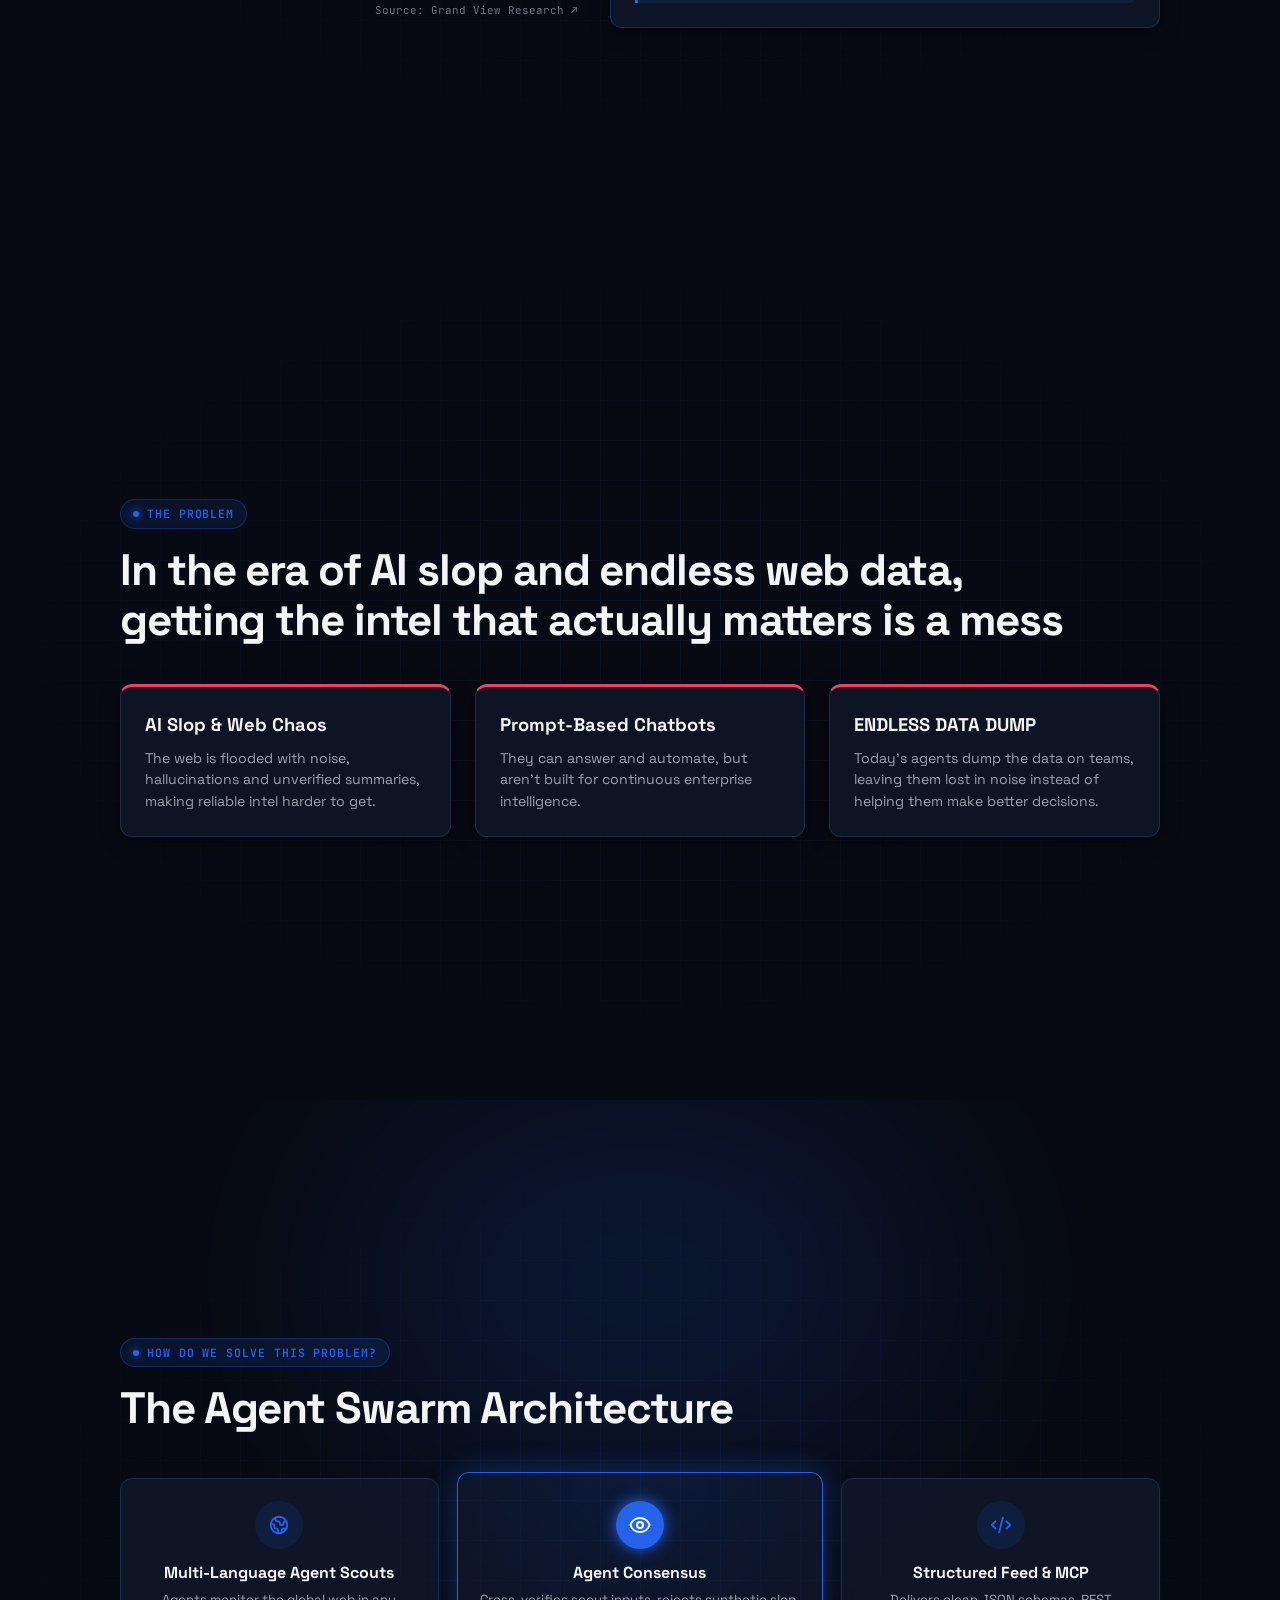
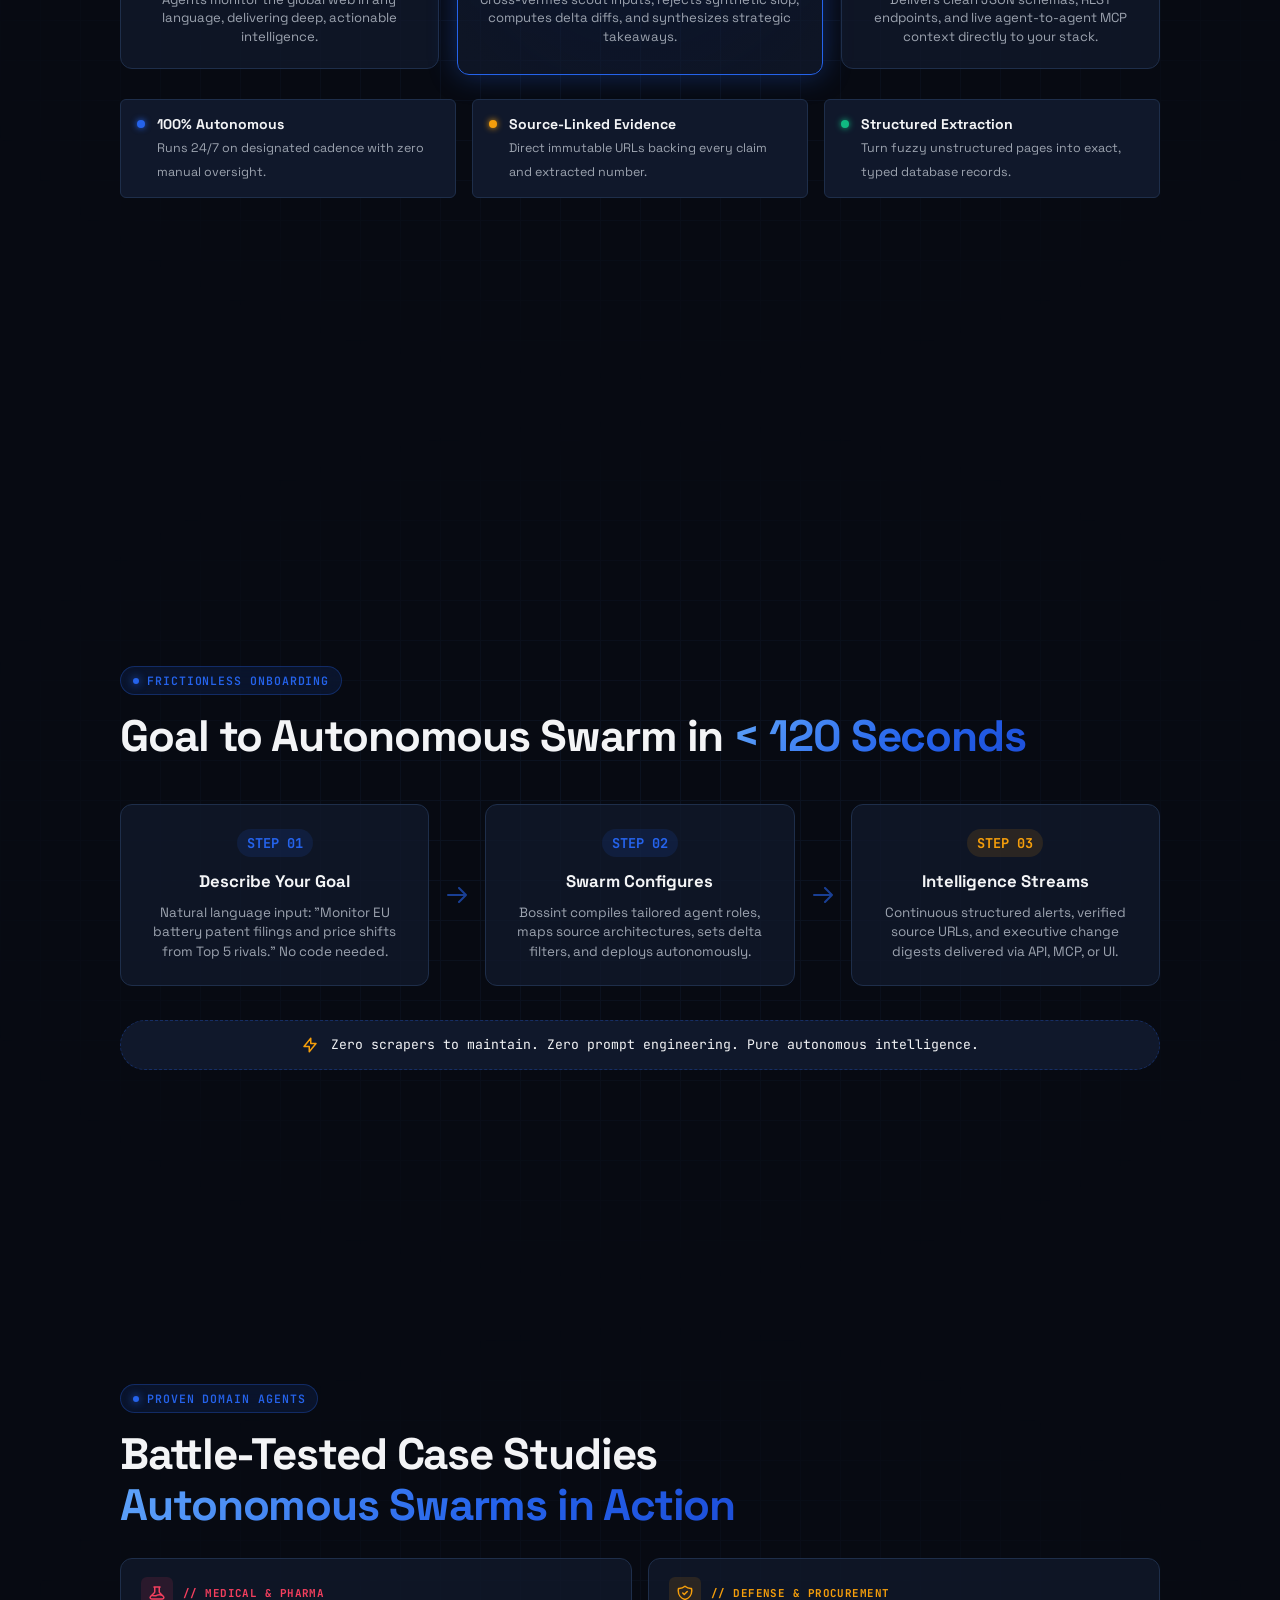
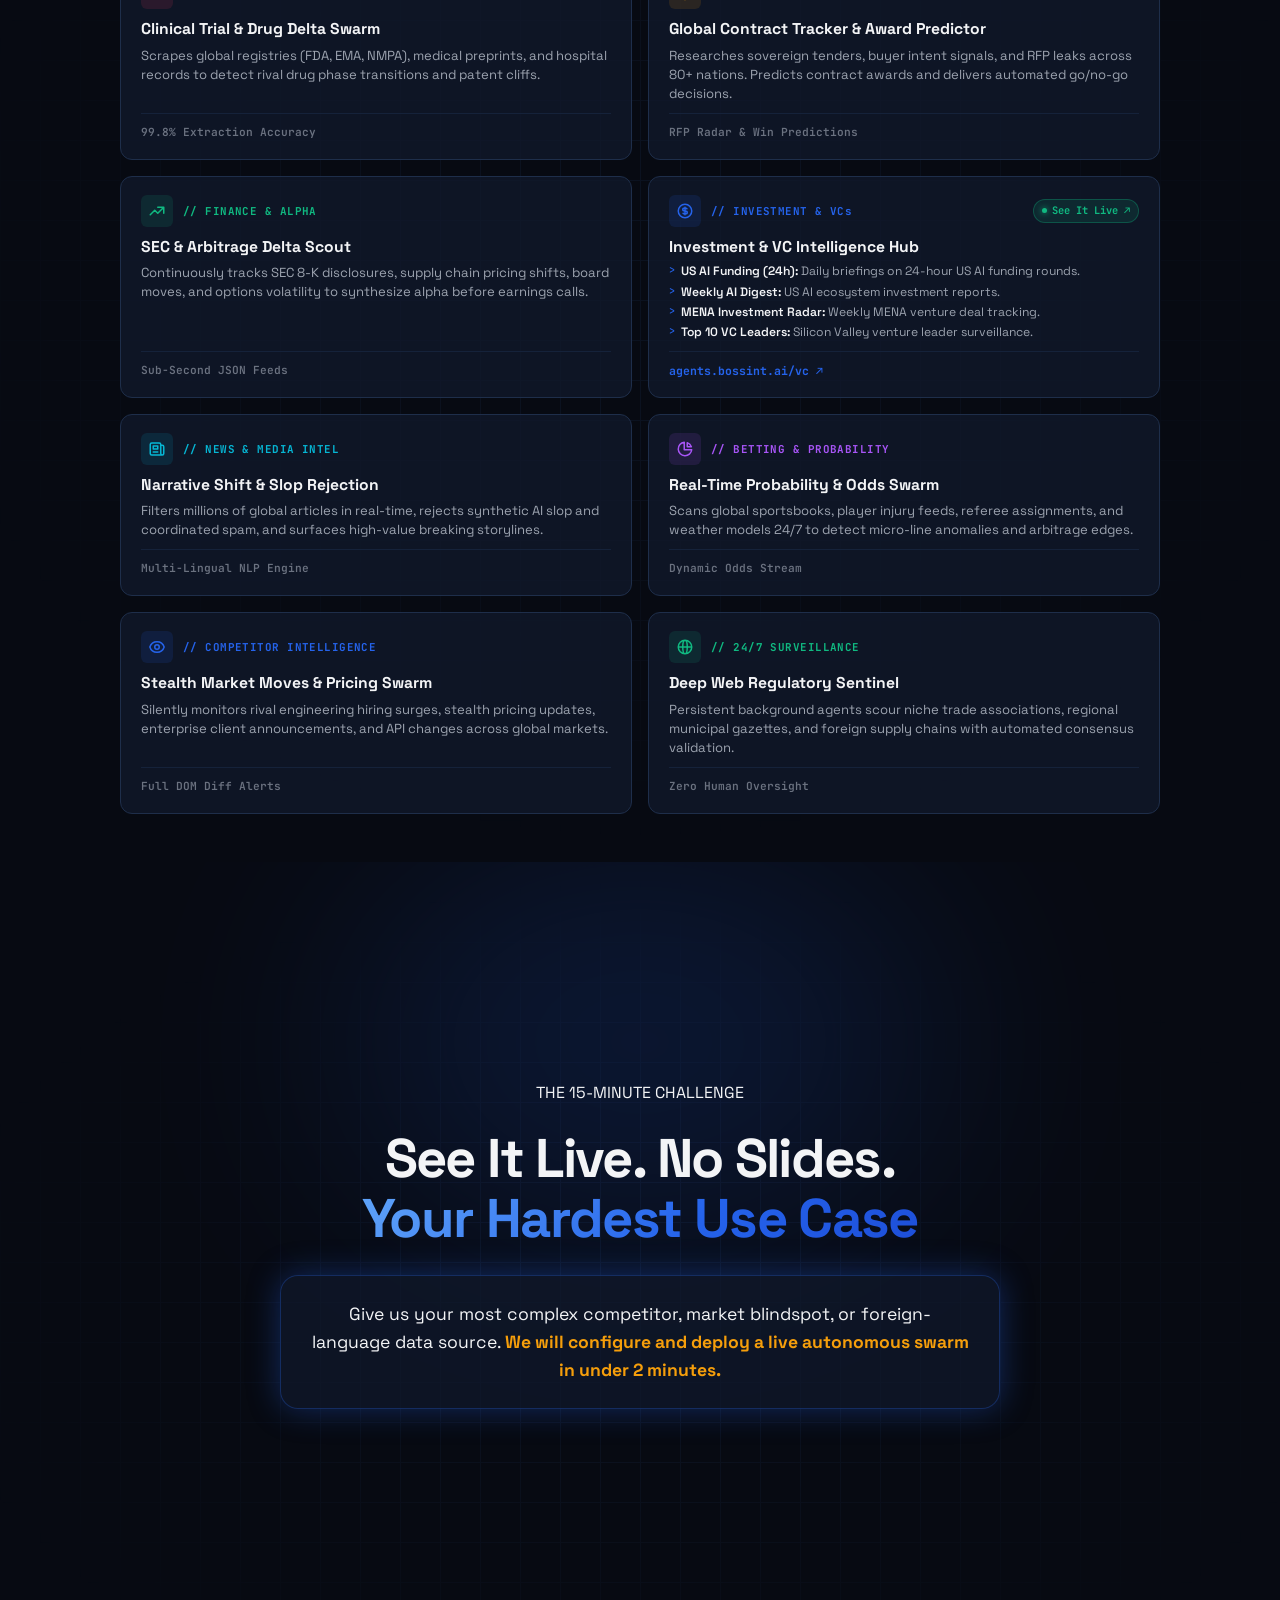
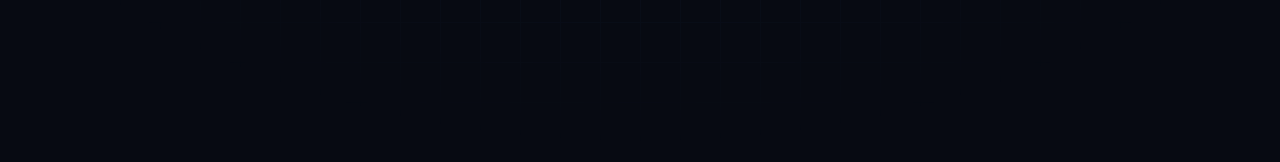
==== commit 266a7119: "Set Teaser 04 as main page (index.html)" ====
--- a/index.html
+++ b/index.html
@@ -1,24 +1,27 @@
 <!DOCTYPE html>
-<html lang="en" data-theme="light">
+<html lang="en" data-theme="dark">
 <head>
   <meta charset="UTF-8">
   <meta name="viewport" content="width=device-width, initial-scale=1.0">
-  <title>Bossint AI — Enterprise Intelligence, Autonomous</title>
-  <meta name="description" content="AI agents that never sleep. Structured intelligence for enterprises.">
-  <link rel="stylesheet" href="style.css">
+  <title>Bossint AI — Enterprise Level AI Agent Intelligence</title>
+  <meta name="description" content="Autonomous AI agent swarms that monitor entire web and deliver structured, source-verified business intelligence with predictions and decisions, 24/7.">
+  <link rel="stylesheet" href="teaser-04.css">
 </head>
 <body>
 
   <!-- TOP BAR -->
   <header class="topbar">
-    <a href="#p-cover" class="topbar-logo-link" aria-label="Bossint Home">
-      <img src="BOSSINT-NEW-LOGO.svg" alt="Bossint AI" class="topbar-logo" id="topbar-logo">
-    </a>
+    <div class="topbar-left">
+      <a href="#p-cover" class="topbar-logo-link hide-on-cover" aria-label="Bossint Home">
+        <img src="BOSSINT-NEW-LOGO.svg" alt="Bossint AI" class="topbar-logo">
+      </a>
+    </div>
+
     <div class="topbar-actions">
-      <span class="topbar-page-indicator mono" id="page-indicator">01 / 07</span>
+      <span class="topbar-page-indicator" id="page-indicator">01 / 07</span>
       <button class="theme-toggle" id="theme-toggle" aria-label="Toggle theme">
-        <svg id="icon-sun" style="display:none" xmlns="http://www.w3.org/2000/svg" fill="none" viewBox="0 0 24 24" stroke="currentColor" stroke-width="2"><circle cx="12" cy="12" r="5"/><line x1="12" y1="1" x2="12" y2="3"/><line x1="12" y1="21" x2="12" y2="23"/><line x1="4.22" y1="4.22" x2="5.64" y2="5.64"/><line x1="18.36" y1="18.36" x2="19.78" y2="19.78"/><line x1="1" y1="12" x2="3" y2="12"/><line x1="21" y1="12" x2="23" y2="12"/><line x1="4.22" y1="19.78" x2="5.64" y2="18.36"/><line x1="18.36" y1="5.64" x2="19.78" y2="4.22"/></svg>
-        <svg id="icon-moon" xmlns="http://www.w3.org/2000/svg" fill="none" viewBox="0 0 24 24" stroke="currentColor" stroke-width="2"><path d="M21 12.79A9 9 0 1 1 11.21 3 7 7 0 0 0 21 12.79z"/></svg>
+        <svg id="icon-sun" xmlns="http://www.w3.org/2000/svg" fill="none" viewBox="0 0 24 24" stroke="currentColor" stroke-width="2"><circle cx="12" cy="12" r="5"/><line x1="12" y1="1" x2="12" y2="3"/><line x1="12" y1="21" x2="12" y2="23"/><line x1="4.22" y1="4.22" x2="5.64" y2="5.64"/><line x1="18.36" y1="18.36" x2="19.78" y2="19.78"/><line x1="1" y1="12" x2="3" y2="12"/><line x1="21" y1="12" x2="23" y2="12"/><line x1="4.22" y1="19.78" x2="5.64" y2="18.36"/><line x1="18.36" y1="5.64" x2="19.78" y2="4.22"/></svg>
+        <svg id="icon-moon" style="display:none" xmlns="http://www.w3.org/2000/svg" fill="none" viewBox="0 0 24 24" stroke="currentColor" stroke-width="2"><path d="M21 12.79A9 9 0 1 1 11.21 3 7 7 0 0 0 21 12.79z"/></svg>
       </button>
     </div>
   </header>
@@ -26,276 +29,495 @@
   <!-- Scroll Progress -->
   <div class="scroll-progress" id="scroll-progress"></div>
 
-  <!-- DOT NAV -->
-  <nav class="dot-nav" aria-label="Page navigation">
-    <button class="dot-nav-item active" data-label="Cover"></button>
-    <button class="dot-nav-item" data-label="Market"></button>
-    <button class="dot-nav-item" data-label="Bossint Now"></button>
-    <button class="dot-nav-item" data-label="How"></button>
-    <button class="dot-nav-item" data-label="Problem"></button>
-    <button class="dot-nav-item" data-label="Watchdog"></button>
-    <button class="dot-nav-item" data-label="Meet"></button>
+  <!-- DOT NAVIGATION -->
+  <nav class="dot-nav" aria-label="Slide navigation">
+    <button class="dot-nav-item active" data-label="01 // Hook"></button>
+    <button class="dot-nav-item" data-label="02 // Market"></button>
+    <button class="dot-nav-item" data-label="03 // The Problem"></button>
+    <button class="dot-nav-item" data-label="04 // Architecture"></button>
+    <button class="dot-nav-item" data-label="05 // 120s Pipeline"></button>
+    <button class="dot-nav-item" data-label="06 // Case Studies"></button>
+    <button class="dot-nav-item" data-label="07 // The Challenge"></button>
   </nav>
 
 
   <!-- ================================================
-       PAGE 1 — COVER
-       ================================================ -->
-  <section class="page page-cover" id="p-cover">
-    <div class="bg-grid"></div>
-    <div class="page-inner cover-content">
-      <div class="cover-logo-wrapper reveal">
-        <img src="BOSSINT-NEW-LOGO.svg" alt="Bossint AI" class="cover-logo">
-      </div>
-
-      <h1 class="display cover-title reveal reveal-delay-1">
-        Enterprise Level<br><span class="grad">AI Agent Intelligence</span>
+       SLIDE 1 — THE HOOK & VALUE PROP
+       ================================================ -->
+  <section class="page page-hero" id="p-cover">
+    <div class="bg-grid"></div>
+    <div class="bg-ambient-glow glow-cobalt"></div>
+
+    <div class="page-inner hero-wrapper">
+      <div class="hero-logo-wrap reveal">
+        <img src="BOSSINT-NEW-LOGO.svg" alt="Bossint AI" class="hero-logo">
+      </div>
+
+      <h1 class="hero-title reveal reveal-delay-1">
+        Enterprise-Level<br>
+        <span class="grad-blue">AI Agent Intelligence</span>
       </h1>
 
-      <div class="cover-subcard reveal reveal-delay-2">
-        <p class="cover-sub-lead">
-          Autonomous AI Agents that monitor all web 24/7 and deliver
-          structured business intelligence with predictions and decisions — continuously.
+      <div class="t2-card hero-sub-box reveal reveal-delay-2">
+        <p class="hero-sub-lead">
+          Autonomous AI agent swarms that monitor entire web and deliver structured, source-verified business intelligence with predictions and decisions for professionals.
         </p>
       </div>
-    </div>
-    <a href="#p-market" class="scroll-hint" aria-label="Market is large and funding is fast">
-      <span class="scroll-hint-text">Market is large and funding is fast</span>
-      <svg xmlns="http://www.w3.org/2000/svg" fill="none" viewBox="0 0 24 24" stroke-width="1.8" stroke="currentColor" width="18" height="18"><path stroke-linecap="round" stroke-linejoin="round" d="M19.5 13.5 12 21m0 0-7.5-7.5M12 21V3"/></svg>
+
+      <div class="hero-signals reveal reveal-delay-3">
+        <div class="hero-pill">
+          <svg xmlns="http://www.w3.org/2000/svg" width="16" height="16" fill="none" viewBox="0 0 24 24" stroke="currentColor" stroke-width="2"><path stroke-linecap="round" stroke-linejoin="round" d="M13 10V3L4 14h7v7l9-11h-7z"/></svg>
+          Goal-to-Swarm in &lt; 120s
+        </div>
+        <div class="hero-pill">
+          <svg xmlns="http://www.w3.org/2000/svg" width="16" height="16" fill="none" viewBox="0 0 24 24" stroke="currentColor" stroke-width="2"><path stroke-linecap="round" stroke-linejoin="round" d="M9 12l2 2 4-4m5.618-4.016A11.955 11.955 0 0112 2.944a11.955 11.955 0 01-8.618 3.04A12.02 12.02 0 003 9c0 5.591 3.824 10.29 9 11.622 5.176-1.332 9-6.03 9-11.622 0-1.042-.133-2.052-.382-3.016z"/></svg>
+          100% Sourced URLs (Zero Hallucination)
+        </div>
+        <div class="hero-pill">
+          <svg xmlns="http://www.w3.org/2000/svg" width="16" height="16" fill="none" viewBox="0 0 24 24" stroke="currentColor" stroke-width="2"><path stroke-linecap="round" stroke-linejoin="round" d="M8 9l3 3-3 3m5 0h3M5 20h14a2 2 0 002-2V6a2 2 0 00-2-2H5a2 2 0 00-2 2v12a2 2 0 002 2z"/></svg>
+          REST + MCP Ready
+        </div>
+      </div>
+    </div>
+
+    <a href="#p-market" class="scroll-hint-bar" aria-label="Next slide">
+      <span>The Market Shift</span>
+      <svg xmlns="http://www.w3.org/2000/svg" width="14" height="14" fill="none" viewBox="0 0 24 24" stroke="currentColor" stroke-width="2"><path stroke-linecap="round" stroke-linejoin="round" d="M19 9l-7 7-7-7"/></svg>
     </a>
   </section>
 
 
   <!-- ================================================
-       PAGE 2 — THE MARKET
+       SLIDE 2 — THE MACRO WAVE & ASYMMETRY
        ================================================ -->
   <section class="page" id="p-market">
+    <div class="bg-grid"></div>
     <div class="page-inner">
-      <h2 class="headline reveal">The Next Software Revolution<br>Is Already Priced In.</h2>
-
-      <div class="two-col reveal reveal-delay-1">
-        <!-- Left: TAM -->
-        <div class="market-numbers">
-          <div class="market-stat">
-            <span class="market-val">$7.6B</span>
-            <span class="market-label">2025 — Global AI Agents Market</span>
-          </div>
-          <div class="market-arrow-row">
-            <svg xmlns="http://www.w3.org/2000/svg" fill="none" viewBox="0 0 24 24" stroke="currentColor" stroke-width="2" width="24" height="24"><path stroke-linecap="round" stroke-linejoin="round" d="M19.5 13.5 12 21m0 0-7.5-7.5M12 21V3"/></svg>
-            <span class="market-cagr">49.6% CAGR</span>
-          </div>
-          <div class="market-stat big">
-            <span class="market-val cobalt">$183B</span>
-            <span class="market-label">2033 Projection</span>
-          </div>
-          <a href="https://www.grandviewresearch.com/industry-analysis/ai-agents-market-report" target="_blank" rel="noopener" class="market-source">Grand View Research, 2026</a>
-        </div>
-
-        <!-- Right: Google Cloud 52% Card -->
-        <div class="market-google-card">
-          <div class="google-card-header">
-            <span class="google-report-title">Google Cloud reports</span>
-          </div>
-
-          <div class="google-hero-stat">
-            <span class="google-val">52%</span>
-            <h3 class="google-val-title">of enterprises already run AI agents in production.</h3>
-          </div>
-
-          <a href="https://www.googlecloudpresscorner.com/2025-09-04-Google-Cloud-Study-Reveals-52-of-Executives-Say-Their-Organizations-Have-Deployed-AI-Agents,-Unlocking-a-New-Wave-of-Business-Value,1" target="_blank" rel="noopener" class="market-source google-source-link">
-            Source: Google Cloud Study
+      <div class="tag-telemetry reveal">
+        <span class="pulse-dot"></span>
+        <span>MARKET PARADIGM SHIFT</span>
+      </div>
+      <h2 class="headline reveal reveal-delay-1">
+        From "Prompting a Chatbot"<br>
+        To <span class="grad-blue">Continuous Autonomous Surveillance</span>
+      </h2>
+
+      <div class="market-grid reveal reveal-delay-2">
+        <!-- Left: TAM Surge -->
+        <div class="tam-container">
+          <div class="stat-box">
+            <span class="stat-num">$7.6B</span>
+            <span class="stat-title">2025 Global AI Agent Market</span>
+          </div>
+
+          <div class="cagr-badge-row">
+            <svg xmlns="http://www.w3.org/2000/svg" width="20" height="20" fill="none" viewBox="0 0 24 24" stroke="currentColor" stroke-width="2"><path stroke-linecap="round" stroke-linejoin="round" d="M13 7h8m0 0v8m0-8l-8 8-4-4-6 6"/></svg>
+            <span>+49.6% Compound Annual Growth</span>
+          </div>
+
+          <div class="stat-box featured">
+            <span class="stat-num grad-blue">$183B</span>
+            <span class="stat-title">2033 Market Projection</span>
+          </div>
+
+          <a href="https://www.grandviewresearch.com/industry-analysis/ai-agents-market-report" target="_blank" rel="noopener" class="stat-source-link">
+            Source: Grand View Research ↗
           </a>
         </div>
-      </div>
-    </div>
-  </section>
-
-
-  <!-- ================================================
-       PAGE 3 — BOSSINT NOW
-       ================================================ -->
-  <section class="page" id="p-now">
+
+        <!-- Right: The 52% Insight Card -->
+        <div class="t2-card insight-card">
+          <div>
+            <div class="insight-top">
+              <span class="insight-source">Google Cloud Executive Study</span>
+              <span class="mono" style="font-size:0.75rem; color:var(--emerald);">ACTIVE ADOPTION</span>
+            </div>
+            
+            <div class="insight-metric-hero">52%</div>
+            <h3 class="insight-heading">of enterprises have already deployed AI agents in production.</h3>
+          </div>
+
+          <div class="thesis-callout">
+            <strong>The Gap:</strong> Most teams deploy reactive bots that wait for manual prompts. Bossint captures the high-margin layer: <strong>autonomous, 24/7 environmental awareness.</strong>
+          </div>
+        </div>
+      </div>
+    </div>
+  </section>
+
+
+  <!-- ================================================
+       SLIDE 3 — THE PROBLEM: AI SLOP & CHAOTIC NOISE
+       ================================================ -->
+  <section class="page" id="p-paradigm">
+    <div class="bg-grid"></div>
     <div class="page-inner">
-      <div class="headline-split-header reveal">
-        <div class="split-header-left">
-          <h2 class="headline">Live in Production.<br>Tested in Private Pilots.</h2>
-        </div>
-        <div class="split-header-divider"></div>
-        <div class="split-header-right">
-          <p class="split-header-text">Bossint turns recurring business questions into autonomous agent teams that continuously monitor key sources, detect meaningful deltas, and deliver evidence-backed intelligence.</p>
-        </div>
-      </div>
-
-      <div class="why-grid stagger-children">
-        <div class="why-card">
-          <div class="why-icon"><svg xmlns="http://www.w3.org/2000/svg" fill="none" viewBox="0 0 24 24" stroke="currentColor" stroke-width="2" width="20" height="20"><path stroke-linecap="round" stroke-linejoin="round" d="M13 10V3L4 14h7v7l9-11h-7z"/></svg></div>
-          <div><strong>Goal-to-Agent Pipeline</strong><p class="dim">Describe your goal in plain language. Tailored agents deploy, monitor sources, and deliver updates.</p></div>
-        </div>
-        <div class="why-card">
-          <div class="why-icon"><svg xmlns="http://www.w3.org/2000/svg" fill="none" viewBox="0 0 24 24" stroke="currentColor" stroke-width="2" width="20" height="20"><path stroke-linecap="round" stroke-linejoin="round" d="M13.828 10.172a4 4 0 00-5.656 0l-4 4a4 4 0 105.656 5.656l1.102-1.101m-.758-4.899a4 4 0 005.656 0l4-4a4 4 0 00-5.656-5.656l-1.1 1.1"/></svg></div>
-          <div><strong>Source-Linked Evidence</strong><p class="dim">Every finding links directly to original publications, portals, and URLs.</p></div>
-        </div>
-        <div class="why-card">
-          <div class="why-icon"><svg xmlns="http://www.w3.org/2000/svg" fill="none" viewBox="0 0 24 24" stroke="currentColor" stroke-width="2" width="20" height="20"><path stroke-linecap="round" stroke-linejoin="round" d="M4 7v10c0 2.21 3.582 4 8 4s8-1.79 8-4V7M4 7c0 2.21 3.582 4 8 4s8-1.79 8-4M4 7c0-2.21 3.582-4 8-4s8 1.79 8 4"/></svg></div>
-          <div><strong>Structured Extraction</strong><p class="dim">Turns unstructured web pages into clean, filterable fields and REST API feeds.</p></div>
-        </div>
-        <div class="why-card">
-          <div class="why-icon"><svg xmlns="http://www.w3.org/2000/svg" fill="none" viewBox="0 0 24 24" stroke="currentColor" stroke-width="2" width="20" height="20"><path stroke-linecap="round" stroke-linejoin="round" d="M3.055 11H5a2 2 0 012 2v1a2 2 0 002 2 2 2 0 012 2v2.945M8 3.935V5.5A2.5 2.5 0 0010.5 8h.5a2 2 0 012 2 2 2 0 104 0 2 2 0 012-2h1.064M15 20.488V18a2 2 0 012-2h3.064M21 12a9 9 0 11-18 0 9 9 0 0118 0z"/></svg></div>
-          <div><strong>Multi-Language Intelligence</strong><p class="dim">Monitors foreign-language sources with original evidence URLs preserved.</p></div>
-        </div>
-      </div>
-
-      <div class="stat-row stagger-children">
-        <div class="stat"><span class="stat-val">Private Pilot</span><span class="stat-label">Active Program</span></div>
-        <div class="stat"><span class="stat-val">&lt; 2 min</span><span class="stat-label">Onboarding</span></div>
-        <div class="stat"><span class="stat-val">Real-Time</span><span class="stat-label">Change Engine</span></div>
-        <div class="stat"><span class="stat-val">REST + MCP</span><span class="stat-label">Dev Ready</span></div>
-      </div>
-    </div>
-  </section>
-
-
-  <!-- ================================================
-       PAGE 4 — HOW IT WORKS
-       ================================================ -->
-  <section class="page" id="p-how">
-    <div class="page-inner" style="text-align:center;">
-      <h2 class="headline reveal reveal-delay-1">Goal to Intelligence. 2 Minutes.</h2>
-
-      <div class="steps reveal reveal-delay-2">
-        <div class="step">
-          <div class="step-num">1</div>
-          <strong>Describe your goal</strong>
-          <p class="dim">Plain language. No code.</p>
-        </div>
-        <div class="step-line"></div>
-        <div class="step">
-          <div class="step-num">2</div>
-          <strong>Agents deploy</strong>
-          <p class="dim">Created automatically. Work immediately.</p>
-        </div>
-        <div class="step-line"></div>
-        <div class="step">
-          <div class="step-num orange">3</div>
-          <strong>Intelligence delivered</strong>
-          <p class="dim">Structured. Tracked. Sourced.</p>
-        </div>
-      </div>
-
-      <div class="chip reveal reveal-delay-3">
-        <svg xmlns="http://www.w3.org/2000/svg" fill="none" viewBox="0 0 24 24" stroke="currentColor" stroke-width="2" width="16" height="16"><path stroke-linecap="round" stroke-linejoin="round" d="M13 10V3L4 14h7v7l9-11h-7z"/></svg>
-        No-code platform — onboarding under 2 minutes
-      </div>
-    </div>
-  </section>
-
-
-  <!-- ================================================
-       PAGE 5 — THE PROBLEM
-       ================================================ -->
-  <section class="page" id="p-problem">
+      <div class="tag-telemetry reveal">
+        <span class="pulse-dot"></span>
+        <span>THE PROBLEM</span>
+      </div>
+      <h2 class="headline reveal reveal-delay-1">
+        In the era of AI slop and endless web data,<br>
+        getting the intel that actually matters is a mess
+      </h2>
+
+      <div class="problem-grid-3 stagger-children">
+        <!-- Card 1: AI Slop & Web Chaos -->
+        <div class="t2-card failure-card">
+          <div class="failure-card-body">
+            <h3>AI Slop &amp; Web Chaos</h3>
+            <p>The web is flooded with noise, hallucinations and unverified summaries, making reliable intel harder to get.</p>
+          </div>
+        </div>
+
+        <!-- Card 2: Prompt-Based Chatbots -->
+        <div class="t2-card failure-card">
+          <div class="failure-card-body">
+            <h3>Prompt-Based Chatbots</h3>
+            <p>They can answer and automate, but aren’t built for continuous enterprise intelligence.</p>
+          </div>
+        </div>
+
+        <!-- Card 3: Endless Data Dump -->
+        <div class="t2-card failure-card">
+          <div class="failure-card-body">
+            <h3>ENDLESS DATA DUMP</h3>
+            <p>Today’s agents dump the data on teams, leaving them lost in noise instead of helping them make better decisions.</p>
+          </div>
+        </div>
+      </div>
+    </div>
+  </section>
+
+
+  <!-- ================================================
+       SLIDE 4 — THE AGENT SWARM ARCHITECTURE
+       ================================================ -->
+  <section class="page" id="p-architecture">
+    <div class="bg-grid"></div>
+    <div class="bg-ambient-glow glow-cobalt"></div>
+
     <div class="page-inner">
-      <h2 class="headline reveal reveal-delay-1">Current Tools Weren't Built<br>for Continuous Intelligence.</h2>
-
-      <div class="problem-row stagger-children">
-        <div class="p-card">
-          <div class="p-card-top">
-            <span class="p-card-icon orange-bg">
-              <svg xmlns="http://www.w3.org/2000/svg" fill="none" viewBox="0 0 24 24" stroke="currentColor" stroke-width="2" width="20" height="20"><path stroke-linecap="round" stroke-linejoin="round" d="M15 17h5l-1.405-1.405A2.032 2.032 0 0118 14.158V11a6.002 6.002 0 00-4-5.659V5a2 2 0 10-4 0v.341C7.67 6.165 6 8.388 6 11v3.159c0 .538-.214 1.055-.595 1.436L4 17h5m6 0v1a3 3 0 11-6 0v-1m6 0H9"/></svg>
-            </span>
-            <h3>Google Alerts</h3>
-          </div>
-          <p>Keyword links. No structure. No intelligence.</p>
-        </div>
-        <div class="p-card">
-          <div class="p-card-top">
-            <span class="p-card-icon orange-bg">
-              <svg xmlns="http://www.w3.org/2000/svg" fill="none" viewBox="0 0 24 24" stroke="currentColor" stroke-width="2" width="20" height="20"><path stroke-linecap="round" stroke-linejoin="round" d="M8 10h.01M12 10h.01M16 10h.01M9 16H5a2 2 0 01-2-2V6a2 2 0 012-2h14a2 2 0 012 2v8a2 2 0 01-2 2h-5l-5 5v-5z"/></svg>
-            </span>
-            <h3>Chatbots</h3>
-          </div>
-          <p>Answer once. Forget. No continuity.</p>
-        </div>
-        <div class="p-card">
-          <div class="p-card-top">
-            <span class="p-card-icon orange-bg">
-              <svg xmlns="http://www.w3.org/2000/svg" fill="none" viewBox="0 0 24 24" stroke="currentColor" stroke-width="2" width="20" height="20"><path stroke-linecap="round" stroke-linejoin="round" d="M4 7v10c0 2.21 3.582 4 8 4s8-1.79 8-4V7M4 7c0 2.21 3.582 4 8 4s8-1.79 8-4M4 7c0-2.21 3.582-4 8-4s8 1.79 8 4"/></svg>
-            </span>
-            <h3>Crawlers</h3>
-          </div>
-          <p>Raw pages. No goals. No extraction.</p>
-        </div>
-      </div>
-    </div>
-  </section>
-
-
-  <!-- ================================================
-       PAGE 6 — THE SOLUTION
-       ================================================ -->
-  <section class="page" id="p-solution">
+      <div class="tag-telemetry reveal">
+        <span class="pulse-dot"></span>
+        <span>How do we solve this problem?</span>
+      </div>
+      <h2 class="headline reveal reveal-delay-1">
+        The Agent Swarm Architecture
+      </h2>
+
+      <!-- Swarm 3-tier node flow -->
+      <div class="swarm-diagram reveal reveal-delay-2">
+        <div class="swarm-node">
+          <div class="node-icon-circle">
+            <svg xmlns="http://www.w3.org/2000/svg" width="22" height="22" fill="none" viewBox="0 0 24 24" stroke="currentColor" stroke-width="2"><path stroke-linecap="round" stroke-linejoin="round" d="M3.055 11H5a2 2 0 012 2v1a2 2 0 002 2 2 2 0 012 2v2.945M8 3.935V5.5A2.5 2.5 0 0010.5 8h.5a2 2 0 012 2 2 2 0 104 0 2 2 0 012-2h1.064M15 20.488V18a2 2 0 012-2h3.064M21 12a9 9 0 11-18 0 9 9 0 0118 0z"/></svg>
+          </div>
+          <h4>Multi-Language Agent Scouts</h4>
+          <p>Agents monitor the global web in any language, delivering deep, actionable intelligence.</p>
+        </div>
+
+        <div class="swarm-node center-brain">
+          <div class="node-icon-circle">
+            <svg xmlns="http://www.w3.org/2000/svg" width="24" height="24" fill="none" viewBox="0 0 24 24" stroke="currentColor" stroke-width="2"><path stroke-linecap="round" stroke-linejoin="round" d="M15 12a3 3 0 11-6 0 3 3 0 016 0z"/><path stroke-linecap="round" stroke-linejoin="round" d="M2.458 12C3.732 7.943 7.523 5 12 5c4.478 0 8.268 2.943 9.542 7-1.274 4.057-5.064 7-9.542 7-4.477 0-8.268-2.943-9.542-7z"/></svg>
+          </div>
+          <h4>Agent Consensus</h4>
+          <p>Cross-verifies scout inputs, rejects synthetic slop, computes delta diffs, and synthesizes strategic takeaways.</p>
+        </div>
+
+        <div class="swarm-node">
+          <div class="node-icon-circle">
+            <svg xmlns="http://www.w3.org/2000/svg" width="22" height="22" fill="none" viewBox="0 0 24 24" stroke="currentColor" stroke-width="2"><path stroke-linecap="round" stroke-linejoin="round" d="M10 20l4-16m4 4l4 4-4 4M6 16l-4-4 4-4"/></svg>
+          </div>
+          <h4>Structured Feed &amp; MCP</h4>
+          <p>Delivers clean JSON schemas, REST endpoints, and live agent-to-agent MCP context directly to your stack.</p>
+        </div>
+      </div>
+
+      <!-- Core Defensibility Pillars -->
+      <div class="swarm-pillars reveal reveal-delay-3">
+        <div class="pillar-item">
+          <span class="pillar-dot"></span>
+          <div>
+            <strong>100% Autonomous</strong>
+            <span>Runs 24/7 on designated cadence with zero manual oversight.</span>
+          </div>
+        </div>
+        <div class="pillar-item">
+          <span class="pillar-dot" style="background:var(--amber); box-shadow:0 0 6px var(--amber);"></span>
+          <div>
+            <strong>Source-Linked Evidence</strong>
+            <span>Direct immutable URLs backing every claim and extracted number.</span>
+          </div>
+        </div>
+        <div class="pillar-item">
+          <span class="pillar-dot" style="background:var(--emerald); box-shadow:0 0 6px var(--emerald);"></span>
+          <div>
+            <strong>Structured Extraction</strong>
+            <span>Turn fuzzy unstructured pages into exact, typed database records.</span>
+          </div>
+        </div>
+      </div>
+    </div>
+  </section>
+
+
+  <!-- ================================================
+       SLIDE 5 — 120-SECOND GOAL-TO-AGENT PIPELINE
+       ================================================ -->
+  <section class="page" id="p-pipeline">
+    <div class="bg-grid"></div>
     <div class="page-inner">
-      <h2 class="headline reveal reveal-delay-1">Meet the Watchdog.</h2>
-
-      <div class="two-col reveal reveal-delay-2">
-        <!-- Left: Visual flow -->
-        <div class="flow-stack">
-          <div class="flow-node">
-            <div class="flow-icon cobalt-bg"><svg xmlns="http://www.w3.org/2000/svg" fill="none" viewBox="0 0 24 24" stroke="currentColor" stroke-width="2" width="22" height="22"><path stroke-linecap="round" stroke-linejoin="round" d="M9.75 17L9 20l-1 1h8l-1-1-.75-3M3 13h18M5 17h14a2 2 0 002-2V5a2 2 0 00-2-2H5a2 2 0 00-2 2v10a2 2 0 002 2z"/></svg></div>
-            <div><span class="label" style="margin:0">Agents</span><p class="dim">Specialized AI workers.<br>Each has one clear job.</p></div>
-          </div>
-          <div class="flow-arrow"><svg xmlns="http://www.w3.org/2000/svg" fill="none" viewBox="0 0 24 24" stroke="currentColor" stroke-width="1.5" width="20" height="20"><path stroke-linecap="round" stroke-linejoin="round" d="M19.5 13.5 12 21m0 0-7.5-7.5M12 21V3"/></svg></div>
-          <div class="flow-node watchdog">
-            <div class="flow-icon watchdog-icon"><svg xmlns="http://www.w3.org/2000/svg" fill="none" viewBox="0 0 24 24" stroke="currentColor" stroke-width="2" width="22" height="22"><path stroke-linecap="round" stroke-linejoin="round" d="M15 12a3 3 0 11-6 0 3 3 0 016 0z"/><path stroke-linecap="round" stroke-linejoin="round" d="M2.458 12C3.732 7.943 7.523 5 12 5c4.478 0 8.268 2.943 9.542 7-1.274 4.057-5.064 7-9.542 7-4.477 0-8.268-2.943-9.542-7z"/></svg></div>
-            <div><span class="label" style="margin:0;color:var(--color-cobalt)">Watchdog</span><p class="dim">Agents collaborate.<br>Think. Learn. Decide.</p></div>
-          </div>
-          <div class="flow-arrow"><svg xmlns="http://www.w3.org/2000/svg" fill="none" viewBox="0 0 24 24" stroke="currentColor" stroke-width="1.5" width="20" height="20"><path stroke-linecap="round" stroke-linejoin="round" d="M19.5 13.5 12 21m0 0-7.5-7.5M12 21V3"/></svg></div>
-          <div class="flow-node">
-            <div class="flow-icon cobalt-bg"><svg xmlns="http://www.w3.org/2000/svg" fill="none" viewBox="0 0 24 24" stroke="currentColor" stroke-width="2" width="22" height="22"><path stroke-linecap="round" stroke-linejoin="round" d="M9 17v-2m3 2v-4m3 4v-6m2 10H7a2 2 0 01-2-2V5a2 2 0 012-2h5.586a1 1 0 01.707.293l5.414 5.414a1 1 0 01.293.707V19a2 2 0 01-2 2z"/></svg></div>
-            <div><span class="label" style="margin:0">Structured Output</span><p class="dim">Clean, refined results.<br>Ready for decisions.</p></div>
-          </div>
-        </div>
-
-        <!-- Right: Differentiators -->
-        <div class="diff-list">
-          <div class="diff-item">
-            <span class="dot cobalt"></span>
-            <div><strong>Autonomous</strong><p class="dim">Agents run 24/7 on their own schedule.</p></div>
-          </div>
-          <div class="diff-item">
-            <span class="dot cobalt"></span>
-            <div><strong>Structured</strong><p class="dim">No noise. Only what you need, how you need it.</p></div>
-          </div>
-          <div class="diff-item">
-            <span class="dot cobalt"></span>
-            <div><strong>Continuous</strong><p class="dim">Not a one-time answer. Always watching.</p></div>
-          </div>
-        </div>
-      </div>
-    </div>
-  </section>
-
-
-  <!-- ================================================
-       PAGE 7 — CTA
+      <div class="tag-telemetry reveal">
+        <span class="pulse-dot"></span>
+        <span>FRICTIONLESS ONBOARDING</span>
+      </div>
+      <h2 class="headline reveal reveal-delay-1">
+        Goal to Autonomous Swarm in <span class="grad-blue">&lt; 120 Seconds</span>
+      </h2>
+
+      <div class="pipeline-flow reveal reveal-delay-2">
+        <div class="pipeline-step">
+          <span class="pipeline-step-num">STEP 01</span>
+          <h3>Describe Your Goal</h3>
+          <p>Natural language input: "Monitor EU battery patent filings and price shifts from Top 5 rivals." No code needed.</p>
+        </div>
+
+        <div class="pipeline-arrow">
+          <svg xmlns="http://www.w3.org/2000/svg" width="24" height="24" fill="none" viewBox="0 0 24 24" stroke="currentColor" stroke-width="2"><path stroke-linecap="round" stroke-linejoin="round" d="M14 5l7 7m0 0l-7 7m7-7H3"/></svg>
+        </div>
+
+        <div class="pipeline-step">
+          <span class="pipeline-step-num">STEP 02</span>
+          <h3>Swarm Configures</h3>
+          <p>Bossint compiles tailored agent roles, maps source architectures, sets delta filters, and deploys autonomously.</p>
+        </div>
+
+        <div class="pipeline-arrow">
+          <svg xmlns="http://www.w3.org/2000/svg" width="24" height="24" fill="none" viewBox="0 0 24 24" stroke="currentColor" stroke-width="2"><path stroke-linecap="round" stroke-linejoin="round" d="M14 5l7 7m0 0l-7 7m7-7H3"/></svg>
+        </div>
+
+        <div class="pipeline-step step-final">
+          <span class="pipeline-step-num">STEP 03</span>
+          <h3>Intelligence Streams</h3>
+          <p>Continuous structured alerts, verified source URLs, and executive change digests delivered via API, MCP, or UI.</p>
+        </div>
+      </div>
+
+      <div class="pipeline-footer-banner reveal reveal-delay-3">
+        <svg xmlns="http://www.w3.org/2000/svg" width="18" height="18" fill="none" viewBox="0 0 24 24" stroke="currentColor" stroke-width="2"><path stroke-linecap="round" stroke-linejoin="round" d="M13 10V3L4 14h7v7l9-11h-7z"/></svg>
+        <span>Zero scrapers to maintain. Zero prompt engineering. Pure autonomous intelligence.</span>
+      </div>
+    </div>
+  </section>
+
+
+  <!-- ================================================
+       SLIDE 6 — DOMAIN AGENT CASE STUDIES
+       ================================================ -->
+  <section class="page page-cases" id="p-traction">
+    <div class="bg-grid"></div>
+    <div class="page-inner">
+      <div class="tag-telemetry reveal">
+        <span class="pulse-dot"></span>
+        <span>PROVEN DOMAIN AGENTS</span>
+      </div>
+      <h2 class="headline reveal reveal-delay-1">
+        Battle-Tested Case Studies<br>
+        <span class="grad-blue">Autonomous Swarms in Action</span>
+      </h2>
+
+      <div class="cases-grid stagger-children">
+        <!-- 1. Medical & Pharma -->
+        <div class="case-card">
+          <div class="case-card-header">
+            <div class="case-icon icon-rose">
+              <svg xmlns="http://www.w3.org/2000/svg" width="18" height="18" fill="none" viewBox="0 0 24 24" stroke="currentColor" stroke-width="2"><path stroke-linecap="round" stroke-linejoin="round" d="M19.428 15.428a2 2 0 00-1.022-.547l-2.387-.477a6 6 0 00-3.86.517l-.318.158a6 6 0 01-3.86.517L6.05 15.21a2 2 0 00-1.806.547M8 4h8l-1 1v5.172a2 2 0 00.586 1.414l5 5c1.26 1.26.367 3.414-1.415 3.414H4.828c-1.782 0-2.674-2.154-1.414-3.414l5-5A2 2 0 009 10.172V5L8 4z"/></svg>
+            </div>
+            <span class="case-domain-tag tag-rose">// MEDICAL &amp; PHARMA</span>
+          </div>
+          <div class="case-card-body">
+            <h3>Clinical Trial &amp; Drug Delta Swarm</h3>
+            <p>Scrapes global registries (FDA, EMA, NMPA), medical preprints, and hospital records to detect rival drug phase transitions and patent cliffs.</p>
+          </div>
+          <div class="case-card-footer">
+            <span class="case-metric-pill">99.8% Extraction Accuracy</span>
+          </div>
+        </div>
+
+        <!-- 2. Defense & Global Procurement -->
+        <div class="case-card">
+          <div class="case-card-header">
+            <div class="case-icon icon-amber">
+              <svg xmlns="http://www.w3.org/2000/svg" width="18" height="18" fill="none" viewBox="0 0 24 24" stroke="currentColor" stroke-width="2"><path stroke-linecap="round" stroke-linejoin="round" d="M9 12l2 2 4-4m5.618-4.016A11.955 11.955 0 0112 2.944a11.955 11.955 0 01-8.618 3.04A12.02 12.02 0 003 9c0 5.591 3.824 10.29 9 11.622 5.176-1.332 9-6.03 9-11.622 0-1.042-.133-2.052-.382-3.016z"/></svg>
+            </div>
+            <span class="case-domain-tag tag-amber">// DEFENSE &amp; PROCUREMENT</span>
+          </div>
+          <div class="case-card-body">
+            <h3>Global Contract Tracker &amp; Award Predictor</h3>
+            <p>Researches sovereign tenders, buyer intent signals, and RFP leaks across 80+ nations. Predicts contract awards and delivers automated go/no-go decisions.</p>
+          </div>
+          <div class="case-card-footer">
+            <span class="case-metric-pill">RFP Radar &amp; Win Predictions</span>
+          </div>
+        </div>
+
+        <!-- 3. Finance & Capital Markets -->
+        <div class="case-card">
+          <div class="case-card-header">
+            <div class="case-icon icon-emerald">
+              <svg xmlns="http://www.w3.org/2000/svg" width="18" height="18" fill="none" viewBox="0 0 24 24" stroke="currentColor" stroke-width="2"><path stroke-linecap="round" stroke-linejoin="round" d="M13 7h8m0 0v8m0-8l-8 8-4-4-6 6"/></svg>
+            </div>
+            <span class="case-domain-tag tag-emerald">// FINANCE &amp; ALPHA</span>
+          </div>
+          <div class="case-card-body">
+            <h3>SEC &amp; Arbitrage Delta Scout</h3>
+            <p>Continuously tracks SEC 8-K disclosures, supply chain pricing shifts, board moves, and options volatility to synthesize alpha before earnings calls.</p>
+          </div>
+          <div class="case-card-footer">
+            <span class="case-metric-pill">Sub-Second JSON Feeds</span>
+          </div>
+        </div>
+
+        <!-- 4. Investment & VCs -->
+        <div class="case-card">
+          <div class="case-card-header">
+            <div class="case-icon icon-cobalt">
+              <svg xmlns="http://www.w3.org/2000/svg" width="18" height="18" fill="none" viewBox="0 0 24 24" stroke="currentColor" stroke-width="2"><path stroke-linecap="round" stroke-linejoin="round" d="M12 8c-1.657 0-3 .895-3 2s1.343 2 3 2 3 .895 3 2-1.343 2-3 2m0-8c1.11 0 2.08.402 2.599 1M12 8V7m0 1v8m0 0v1m0-1c-1.11 0-2.08-.402-2.599-1M21 12a9 9 0 11-18 0 9 9 0 0118 0z"/></svg>
+            </div>
+            <span class="case-domain-tag tag-cobalt">// INVESTMENT &amp; VCs</span>
+            <a href="https://agents.bossint.ai/vc" target="_blank" rel="noopener" class="case-live-tag" title="Open live VC agents">
+              <span class="pulse-emerald-sm"></span> See It Live ↗
+            </a>
+          </div>
+          <div class="case-card-body">
+            <h3>Investment &amp; VC Intelligence Hub</h3>
+            <ul class="case-agent-list">
+              <li><span class="case-agent-bullet">›</span> <span><strong>US AI Funding (24h):</strong> Daily briefings on 24-hour US AI funding rounds.</span></li>
+              <li><span class="case-agent-bullet">›</span> <span><strong>Weekly AI Digest:</strong> US AI ecosystem investment reports.</span></li>
+              <li><span class="case-agent-bullet">›</span> <span><strong>MENA Investment Radar:</strong> Weekly MENA venture deal tracking.</span></li>
+              <li><span class="case-agent-bullet">›</span> <span><strong>Top 10 VC Leaders:</strong> Silicon Valley venture leader surveillance.</span></li>
+            </ul>
+          </div>
+          <div class="case-card-footer">
+            <a href="https://agents.bossint.ai/vc" target="_blank" rel="noopener" class="case-link-pill">
+              <span>agents.bossint.ai/vc ↗</span>
+            </a>
+          </div>
+        </div>
+
+        <!-- 5. News & Digital Media -->
+        <div class="case-card">
+          <div class="case-card-header">
+            <div class="case-icon icon-cyan">
+              <svg xmlns="http://www.w3.org/2000/svg" width="18" height="18" fill="none" viewBox="0 0 24 24" stroke="currentColor" stroke-width="2"><path stroke-linecap="round" stroke-linejoin="round" d="M19 20H5a2 2 0 01-2-2V6a2 2 0 012-2h10a2 2 0 012 2v1m2 13a2 2 0 01-2-2V7m2 13a2 2 0 002-2V9a2 2 0 00-2-2h-2m-4-3H9M7 16h6M7 8h6v4H7V8z"/></svg>
+            </div>
+            <span class="case-domain-tag tag-cyan">// NEWS &amp; MEDIA INTEL</span>
+          </div>
+          <div class="case-card-body">
+            <h3>Narrative Shift &amp; Slop Rejection</h3>
+            <p>Filters millions of global articles in real-time, rejects synthetic AI slop and coordinated spam, and surfaces high-value breaking storylines.</p>
+          </div>
+          <div class="case-card-footer">
+            <span class="case-metric-pill">Multi-Lingual NLP Engine</span>
+          </div>
+        </div>
+
+        <!-- 6. Betting Data & Probability -->
+        <div class="case-card">
+          <div class="case-card-header">
+            <div class="case-icon icon-purple">
+              <svg xmlns="http://www.w3.org/2000/svg" width="18" height="18" fill="none" viewBox="0 0 24 24" stroke="currentColor" stroke-width="2"><path stroke-linecap="round" stroke-linejoin="round" d="M11 3.055A9.001 9.001 0 1020.945 13H11V3.055z"/><path stroke-linecap="round" stroke-linejoin="round" d="M20.488 9H15V3.512A9.025 9.025 0 0120.488 9z"/></svg>
+            </div>
+            <span class="case-domain-tag tag-purple">// BETTING &amp; PROBABILITY</span>
+          </div>
+          <div class="case-card-body">
+            <h3>Real-Time Probability &amp; Odds Swarm</h3>
+            <p>Scans global sportsbooks, player injury feeds, referee assignments, and weather models 24/7 to detect micro-line anomalies and arbitrage edges.</p>
+          </div>
+          <div class="case-card-footer">
+            <span class="case-metric-pill">Dynamic Odds Stream</span>
+          </div>
+        </div>
+
+        <!-- 7. Competitor Intelligence -->
+        <div class="case-card">
+          <div class="case-card-header">
+            <div class="case-icon icon-cobalt">
+              <svg xmlns="http://www.w3.org/2000/svg" width="18" height="18" fill="none" viewBox="0 0 24 24" stroke="currentColor" stroke-width="2"><path stroke-linecap="round" stroke-linejoin="round" d="M15 12a3 3 0 11-6 0 3 3 0 016 0z"/><path stroke-linecap="round" stroke-linejoin="round" d="M2.458 12C3.732 7.943 7.523 5 12 5c4.478 0 8.268 2.943 9.542 7-1.274 4.057-5.064 7-9.542 7-4.477 0-8.268-2.943-9.542-7z"/></svg>
+            </div>
+            <span class="case-domain-tag tag-cobalt">// COMPETITOR INTELLIGENCE</span>
+          </div>
+          <div class="case-card-body">
+            <h3>Stealth Market Moves &amp; Pricing Swarm</h3>
+            <p>Silently monitors rival engineering hiring surges, stealth pricing updates, enterprise client announcements, and API changes across global markets.</p>
+          </div>
+          <div class="case-card-footer">
+            <span class="case-metric-pill">Full DOM Diff Alerts</span>
+          </div>
+        </div>
+
+        <!-- 8. Continuous Web Surveillance -->
+        <div class="case-card">
+          <div class="case-card-header">
+            <div class="case-icon icon-emerald">
+              <svg xmlns="http://www.w3.org/2000/svg" width="18" height="18" fill="none" viewBox="0 0 24 24" stroke="currentColor" stroke-width="2"><path stroke-linecap="round" stroke-linejoin="round" d="M21 12a9 9 0 01-9 9m9-9a9 9 0 00-9-9m9 9H3m9 9a9 9 0 01-9-9m9 9c1.657 0 3-4.03 3-9s-1.343-9-3-9m0 18c-1.657 0-3-4.03-3-9s1.343-9 3-9m-9 9a9 9 0 019-9"/></svg>
+            </div>
+            <span class="case-domain-tag tag-emerald">// 24/7 SURVEILLANCE</span>
+          </div>
+          <div class="case-card-body">
+            <h3>Deep Web Regulatory Sentinel</h3>
+            <p>Persistent background agents scour niche trade associations, regional municipal gazettes, and foreign supply chains with automated consensus validation.</p>
+          </div>
+          <div class="case-card-footer">
+            <span class="case-metric-pill">Zero Human Oversight</span>
+          </div>
+        </div>
+      </div>
+    </div>
+  </section>
+
+
+  <!-- ================================================
+       SLIDE 7 — THE 15-MINUTE LIVE CHALLENGE (THE ASK)
        ================================================ -->
   <section class="page page-cta" id="p-cta">
     <div class="bg-grid"></div>
-    <div class="page-inner cta-content">
-      <div class="cta-blocks reveal">
-        <span class="cb cb-orange"></span><span class="cb cb-blue"></span><span class="cb cb-cobalt"></span><span class="cb cb-cobalt"></span>
-      </div>
-      <h2 class="headline reveal reveal-delay-1">See It Live.</h2>
-      <p class="sub reveal reveal-delay-2">15 minutes. Your use case. Real agents. No slides.</p>
-      <a href="mailto:gokhan@bossint.ai?subject=Bossint AI — Meeting Request&body=Hi, I'd like to schedule a demo of Bossint AI." class="cta-btn reveal reveal-delay-3">
-        Schedule a Meeting
-        <svg xmlns="http://www.w3.org/2000/svg" fill="none" viewBox="0 0 24 24" stroke="currentColor" stroke-width="2" width="18" height="18"><path stroke-linecap="round" stroke-linejoin="round" d="M13 7l5 5m0 0l-5 5m5-5H6"/></svg>
-      </a>
-      <a href="mailto:gokhan@bossint.ai" class="cta-email reveal reveal-delay-4">gokhan@bossint.ai</a>
-      <span class="cta-foot reveal reveal-delay-5">bossint.ai</span>
-    </div>
-  </section>
-
-  <script src="script.js"></script>
+    <div class="bg-ambient-glow glow-cobalt"></div>
+
+    <div class="page-inner page-cta-wrap">
+      <div class="cta-tag-row reveal">
+        <span class="badge-version">THE 15-MINUTE CHALLENGE</span>
+      </div>
+
+      <h2 class="cta-hero-title reveal reveal-delay-1">
+        See It Live. No Slides.<br>
+        <span class="grad-blue">Your Hardest Use Case</span>
+      </h2>
+
+      <div class="cta-sub-box reveal reveal-delay-2">
+        <p>
+          Give us your most complex competitor, market blindspot, or foreign-language data source.
+          <strong>We will configure and deploy a live autonomous swarm in under 2 minutes.</strong>
+        </p>
+      </div>
+
+      <div class="cta-actions-group reveal reveal-delay-3">
+        <a href="mailto:gokhan@bossint.ai?subject=Bossint AI — 15-Minute Live Challenge Request&body=Hi Gokhan,%0D%0A%0D%0AI saw the Bossint AI teaser and would like to schedule a 15-minute live demo.%0D%0A%0D%0AUse Case / Focus:%0D%0ACompany:%0D%0A" class="cta-button-primary">
+          <span>Schedule 15-Min Live Demo</span>
+          <svg xmlns="http://www.w3.org/2000/svg" width="18" height="18" fill="none" viewBox="0 0 24 24" stroke="currentColor" stroke-width="2"><path stroke-linecap="round" stroke-linejoin="round" d="M14 5l7 7m0 0l-7 7m7-7H3"/></svg>
+        </a>
+
+        <a href="mailto:gokhan@bossint.ai" class="cta-direct-email">
+          Direct Founder Access: gokhan@bossint.ai
+        </a>
+      </div>
+
+      <div class="cta-meta-row reveal reveal-delay-4">
+        <span>bossint.ai</span>
+      </div>
+    </div>
+  </section>
+
+  <script src="teaser-04.js"></script>
 </body>
 </html>
--- a/teaser-04.css
+++ b/teaser-04.css
@@ -0,0 +1,1266 @@
+/* =========================================================
+   BOSSINT AI — TEASER 04 (ENTERPRISE AGENT INTELLIGENCE)
+   ========================================================= */
+@import url('https://fonts.googleapis.com/css2?family=Space+Grotesk:wght@400;500;600;700&family=JetBrains+Mono:wght@400;500;600;700&display=swap');
+
+*, *::before, *::after {
+  margin: 0;
+  padding: 0;
+  box-sizing: border-box;
+}
+
+/* ---------- TOKENS: DARK (DEFAULT COMMAND PALETTE) ---------- */
+:root, [data-theme="dark"] {
+  --bg: #070A12;
+  --bg-subtle: #0C1220;
+  --surface: #10182B;
+  --surface-hover: #15223D;
+  --surface-card: rgba(16, 24, 43, 0.75);
+  --border: #1E2E4A;
+  --border-s: #15223A;
+  --border-glow: rgba(37, 99, 235, 0.3);
+  
+  --text: #F3F4F6;
+  --text-muted: #9CA3AF;
+  --text-dim: #6B7280;
+  
+  --cobalt: #2563EB;
+  --cobalt-h: #1D4ED8;
+  --cobalt-l: rgba(37, 99, 235, 0.12);
+  --cobalt-glow: rgba(37, 99, 235, 0.35);
+  
+  --amber: #F59E0B;
+  --amber-l: rgba(245, 158, 11, 0.12);
+  --amber-glow: rgba(245, 158, 11, 0.3);
+  
+  --emerald: #10B981;
+  --emerald-l: rgba(16, 185, 129, 0.12);
+
+  --rose: #F43F5E;
+  --rose-l: rgba(244, 63, 94, 0.12);
+  
+  --shadow: 0 4px 20px -2px rgba(0, 0, 0, 0.5), 0 2px 6px rgba(0, 0, 0, 0.3);
+  --shadow-h: 0 10px 30px -4px rgba(37, 99, 235, 0.25), 0 4px 12px rgba(0, 0, 0, 0.4);
+  
+  --r-sm: 6px;
+  --r-md: 12px;
+  --r-lg: 18px;
+}
+
+/* ---------- TOKENS: LIGHT ---------- */
+[data-theme="light"] {
+  --bg: #F8FAFC;
+  --bg-subtle: #F1F5F9;
+  --surface: #FFFFFF;
+  --surface-hover: #F8FAFC;
+  --surface-card: rgba(255, 255, 255, 0.85);
+  --border: #E2E8F0;
+  --border-s: #EEF2F6;
+  --border-glow: rgba(37, 99, 235, 0.2);
+  
+  --text: #0F172A;
+  --text-muted: #475569;
+  --text-dim: #64748B;
+  
+  --cobalt: #2563EB;
+  --cobalt-h: #1D4ED8;
+  --cobalt-l: rgba(37, 99, 235, 0.08);
+  --cobalt-glow: rgba(37, 99, 235, 0.2);
+  
+  --amber: #D97706;
+  --amber-l: rgba(217, 119, 6, 0.08);
+  --amber-glow: rgba(217, 119, 6, 0.2);
+  
+  --emerald: #059669;
+  --emerald-l: rgba(5, 150, 105, 0.08);
+
+  --rose: #E11D48;
+  --rose-l: rgba(225, 29, 72, 0.08);
+  
+  --shadow: 0 2px 8px rgba(0, 0, 0, 0.04), 0 8px 24px -4px rgba(0, 0, 0, 0.06);
+  --shadow-h: 0 8px 28px -4px rgba(37, 99, 235, 0.14), 0 2px 6px rgba(0, 0, 0, 0.04);
+}
+
+/* ---------- BASE ---------- */
+html {
+  scroll-behavior: smooth;
+  scroll-snap-type: y mandatory;
+  overflow-y: scroll;
+  font-size: 16px;
+}
+
+body {
+  font-family: 'Space Grotesk', -apple-system, BlinkMacSystemFont, sans-serif;
+  background: var(--bg);
+  color: var(--text);
+  line-height: 1.5;
+  -webkit-font-smoothing: antialiased;
+  transition: background 0.35s ease, color 0.35s ease;
+  overflow-x: hidden;
+}
+
+/* ---------- TYPOGRAPHY & UTILITIES ---------- */
+.mono { font-family: 'JetBrains Mono', monospace; }
+.dim { color: var(--text-muted); font-size: 0.9rem; line-height: 1.5; }
+
+.tag-telemetry {
+  display: inline-flex;
+  align-items: center;
+  gap: 8px;
+  font-family: 'JetBrains Mono', monospace;
+  font-size: 0.72rem;
+  font-weight: 600;
+  letter-spacing: 0.08em;
+  text-transform: uppercase;
+  color: var(--cobalt);
+  background: var(--cobalt-l);
+  border: 1px solid var(--border-glow);
+  padding: 5px 12px;
+  border-radius: 100px;
+  margin-bottom: 16px;
+  backdrop-filter: blur(8px);
+}
+
+.tag-telemetry .pulse-dot {
+  width: 6px;
+  height: 6px;
+  border-radius: 50%;
+  background: var(--cobalt);
+  box-shadow: 0 0 8px var(--cobalt);
+  animation: pulse-live 2s infinite;
+}
+
+@keyframes pulse-live {
+  0%, 100% { transform: scale(1); opacity: 1; }
+  50% { transform: scale(1.4); opacity: 0.4; }
+}
+
+.headline {
+  font-size: clamp(1.8rem, 3.8vw, 2.75rem);
+  font-weight: 700;
+  line-height: 1.15;
+  letter-spacing: -0.025em;
+  color: var(--text);
+}
+
+.headline-center {
+  text-align: center;
+}
+
+.grad-blue {
+  background: linear-gradient(135deg, #60A5FA 0%, var(--cobalt) 60%, #1D4ED8 100%);
+  -webkit-background-clip: text;
+  -webkit-text-fill-color: transparent;
+  background-clip: text;
+}
+
+.grad-amber {
+  background: linear-gradient(135deg, #FCD34D 0%, var(--amber) 70%, #B45309 100%);
+  -webkit-background-clip: text;
+  -webkit-text-fill-color: transparent;
+  background-clip: text;
+}
+
+/* ---------- TOPBAR ---------- */
+.topbar {
+  position: fixed;
+  top: 0;
+  left: 0;
+  right: 0;
+  z-index: 100;
+  display: flex;
+  align-items: center;
+  justify-content: space-between;
+  padding: 12px 28px;
+  background: rgba(7, 10, 18, 0.85);
+  backdrop-filter: blur(16px);
+  -webkit-backdrop-filter: blur(16px);
+  border-bottom: 1px solid var(--border);
+  transition: background 0.35s ease, border-color 0.35s ease;
+}
+
+[data-theme="light"] .topbar {
+  background: rgba(248, 250, 252, 0.85);
+}
+
+.topbar-left {
+  display: flex;
+  align-items: center;
+  gap: 16px;
+}
+
+.topbar-logo-link {
+  display: inline-flex;
+  align-items: center;
+  text-decoration: none;
+  transition: opacity 0.35s cubic-bezier(0.16, 1, 0.3, 1), transform 0.35s cubic-bezier(0.16, 1, 0.3, 1);
+}
+
+.topbar-logo-link.hide-on-cover {
+  opacity: 0;
+  pointer-events: none;
+  transform: translateX(-6px);
+}
+
+.topbar-logo {
+  height: 22px;
+  width: auto;
+  filter: brightness(0) invert(0.9);
+  transition: opacity 0.3s ease;
+}
+
+[data-theme="light"] .topbar-logo {
+  filter: none;
+}
+
+.topbar-actions {
+  display: flex;
+  align-items: center;
+  gap: 14px;
+}
+
+.topbar-page-indicator {
+  font-family: 'JetBrains Mono', monospace;
+  font-size: 0.72rem;
+  font-weight: 600;
+  color: var(--text-muted);
+}
+
+.theme-toggle {
+  width: 36px;
+  height: 36px;
+  display: flex;
+  align-items: center;
+  justify-content: center;
+  border: 1px solid var(--border);
+  border-radius: var(--r-sm);
+  background: var(--surface);
+  cursor: pointer;
+  color: var(--text-muted);
+  transition: all 0.2s;
+}
+
+.theme-toggle:hover {
+  border-color: var(--cobalt);
+  color: var(--cobalt);
+  background: var(--cobalt-l);
+}
+
+.theme-toggle svg {
+  width: 16px;
+  height: 16px;
+}
+
+/* ---------- SCROLL PROGRESS ---------- */
+.scroll-progress {
+  position: fixed;
+  top: 55px;
+  left: 0;
+  height: 2px;
+  background: linear-gradient(90deg, var(--cobalt), var(--amber));
+  z-index: 101;
+  width: 0%;
+  transition: width 0.08s linear;
+}
+
+/* ---------- DOT NAV ---------- */
+.dot-nav {
+  position: fixed;
+  right: 24px;
+  top: 50%;
+  transform: translateY(-50%);
+  z-index: 90;
+  display: flex;
+  flex-direction: column;
+  gap: 12px;
+}
+
+.dot-nav-item {
+  width: 9px;
+  height: 9px;
+  border-radius: 50%;
+  background: var(--border);
+  border: none;
+  cursor: pointer;
+  transition: all 0.3s cubic-bezier(0.16, 1, 0.3, 1);
+  position: relative;
+}
+
+.dot-nav-item::before {
+  content: attr(data-label);
+  position: absolute;
+  right: 20px;
+  top: 50%;
+  transform: translateY(-50%);
+  font-family: 'JetBrains Mono', monospace;
+  font-size: 0.65rem;
+  font-weight: 600;
+  color: var(--text-muted);
+  background: var(--surface);
+  padding: 4px 8px;
+  border-radius: 4px;
+  border: 1px solid var(--border);
+  white-space: nowrap;
+  opacity: 0;
+  pointer-events: none;
+  transition: opacity 0.2s ease, transform 0.2s ease;
+  transform: translateY(-50%) translateX(4px);
+}
+
+.dot-nav-item:hover::before {
+  opacity: 1;
+  transform: translateY(-50%) translateX(0);
+}
+
+.dot-nav-item.active {
+  background: var(--cobalt);
+  transform: scale(1.4);
+  box-shadow: 0 0 0 4px var(--cobalt-glow);
+}
+
+/* ---------- PAGES LAYOUT ---------- */
+.page {
+  min-height: 100vh;
+  display: flex;
+  align-items: center;
+  justify-content: center;
+  scroll-snap-align: start;
+  position: relative;
+  padding: 84px 28px 48px;
+  overflow: hidden;
+}
+
+.page-inner {
+  max-width: 1040px;
+  width: 100%;
+  margin: 0 auto;
+  position: relative;
+  z-index: 2;
+}
+
+/* Background Cyber Grid */
+.bg-grid {
+  position: absolute;
+  inset: 0;
+  background-image: 
+    linear-gradient(var(--border-s) 1px, transparent 1px),
+    linear-gradient(90deg, var(--border-s) 1px, transparent 1px);
+  background-size: 40px 40px;
+  opacity: 0.35;
+  pointer-events: none;
+  mask-image: radial-gradient(ellipse 70% 60% at 50% 50%, black 20%, transparent 80%);
+  -webkit-mask-image: radial-gradient(ellipse 70% 60% at 50% 50%, black 20%, transparent 80%);
+}
+
+.bg-ambient-glow {
+  position: absolute;
+  width: 600px;
+  height: 400px;
+  border-radius: 50%;
+  filter: blur(120px);
+  opacity: 0.15;
+  pointer-events: none;
+  z-index: 0;
+}
+
+.glow-cobalt {
+  background: var(--cobalt);
+  top: 20%;
+  left: 50%;
+  transform: translate(-50%, -50%);
+}
+
+.glow-amber {
+  background: var(--amber);
+  bottom: 10%;
+  right: 15%;
+}
+
+/* Common Card */
+.t2-card {
+  background: var(--surface-card);
+  backdrop-filter: blur(16px);
+  -webkit-backdrop-filter: blur(16px);
+  border: 1px solid var(--border);
+  border-radius: var(--r-md);
+  padding: 24px;
+  box-shadow: var(--shadow);
+  transition: all 0.3s cubic-bezier(0.16, 1, 0.3, 1);
+}
+
+.t2-card:hover {
+  border-color: var(--border-glow);
+  box-shadow: var(--shadow-h);
+}
+
+/* =========================================================
+   PAGE 1: HERO / THE HOOK
+   ========================================================= */
+.hero-wrapper {
+  text-align: center;
+  display: flex;
+  flex-direction: column;
+  align-items: center;
+}
+
+.hero-logo-wrap {
+  margin-bottom: 38px;
+  display: inline-flex;
+  align-items: center;
+  justify-content: center;
+}
+
+.hero-logo {
+  height: 32px;
+  width: auto;
+  filter: brightness(0) invert(0.95);
+  transition: opacity 0.3s ease;
+}
+
+[data-theme="light"] .hero-logo {
+  filter: none;
+}
+
+.hero-title {
+  font-size: clamp(2.4rem, 5vw, 3.8rem);
+  font-weight: 700;
+  line-height: 1.1;
+  letter-spacing: -0.03em;
+  margin-bottom: 34px;
+  max-width: 900px;
+}
+
+.hero-sub-box {
+  max-width: 760px;
+  padding: 24px 34px;
+  margin-bottom: 40px;
+  text-align: center;
+  border-radius: var(--r-lg);
+  border-color: var(--border-glow);
+  background: radial-gradient(ellipse at 50% 0%, var(--cobalt-l) 0%, var(--surface-card) 80%);
+}
+
+.hero-sub-lead {
+  font-size: clamp(1.02rem, 1.6vw, 1.18rem);
+  color: #374151;
+  line-height: 1.42;
+}
+
+[data-theme="dark"] .hero-sub-lead {
+  color: #828D9F;
+}
+
+.hero-sub-lead strong {
+  color: var(--text);
+  font-weight: 600;
+}
+
+.hero-signals {
+  display: flex;
+  flex-wrap: wrap;
+  justify-content: center;
+  gap: 16px;
+}
+
+.hero-pill {
+  display: inline-flex;
+  align-items: center;
+  gap: 8px;
+  font-family: 'JetBrains Mono', monospace;
+  font-size: 0.78rem;
+  font-weight: 600;
+  color: var(--text);
+  background: var(--surface);
+  border: 1px solid var(--border);
+  padding: 8px 16px;
+  border-radius: 100px;
+}
+
+.hero-pill svg {
+  color: var(--cobalt);
+}
+
+.scroll-hint-bar {
+  position: absolute;
+  bottom: 24px;
+  left: 50%;
+  transform: translateX(-50%);
+  display: inline-flex;
+  align-items: center;
+  gap: 8px;
+  padding: 10px 24px;
+  background: var(--surface-card);
+  border: 1px solid var(--border);
+  border-radius: 100px;
+  color: var(--text-muted);
+  font-family: 'JetBrains Mono', monospace;
+  font-size: 0.75rem;
+  font-weight: 600;
+  text-decoration: none;
+  backdrop-filter: blur(12px);
+  box-shadow: var(--shadow);
+  transition: all 0.3s ease;
+  animation: float-badge 3s ease-in-out infinite;
+}
+
+.scroll-hint-bar:hover {
+  border-color: var(--cobalt);
+  color: var(--cobalt);
+  transform: translateX(-50%) translateY(-3px);
+}
+
+@keyframes float-badge {
+  0%, 100% { transform: translateX(-50%) translateY(0); }
+  50% { transform: translateX(-50%) translateY(6px); }
+}
+
+/* =========================================================
+   PAGE 2: MARKET SHIFT ($7.6B -> $183B + GOOGLE 52%)
+   ========================================================= */
+.market-grid {
+  display: grid;
+  grid-template-columns: 1fr 1.2fr;
+  gap: 32px;
+  margin-top: 36px;
+}
+
+.tam-container {
+  display: flex;
+  flex-direction: column;
+  gap: 16px;
+}
+
+.stat-box {
+  background: var(--surface-card);
+  border: 1px solid var(--border);
+  border-radius: var(--r-md);
+  padding: 22px;
+  transition: all 0.3s;
+}
+
+.stat-box.featured {
+  border-color: var(--cobalt);
+  background: radial-gradient(ellipse at 10% 20%, var(--cobalt-l) 0%, var(--surface-card) 100%);
+}
+
+.stat-num {
+  font-family: 'JetBrains Mono', monospace;
+  font-size: 2.6rem;
+  font-weight: 700;
+  letter-spacing: -0.03em;
+  line-height: 1;
+  display: block;
+  margin-bottom: 6px;
+}
+
+.stat-title {
+  font-size: 0.82rem;
+  font-weight: 600;
+  text-transform: uppercase;
+  letter-spacing: 0.05em;
+  color: var(--text-muted);
+}
+
+.cagr-badge-row {
+  display: flex;
+  align-items: center;
+  justify-content: center;
+  gap: 10px;
+  font-family: 'JetBrains Mono', monospace;
+  font-size: 0.88rem;
+  font-weight: 700;
+  color: var(--amber);
+  padding: 4px 0;
+}
+
+.stat-source-link {
+  font-family: 'JetBrains Mono', monospace;
+  font-size: 0.68rem;
+  color: var(--text-dim);
+  text-decoration: none;
+  text-align: right;
+  display: block;
+}
+
+.stat-source-link:hover {
+  color: var(--cobalt);
+}
+
+/* Insight Card */
+.insight-card {
+  display: flex;
+  flex-direction: column;
+  justify-content: space-between;
+  position: relative;
+  overflow: hidden;
+  border-color: var(--border-glow);
+}
+
+.insight-card::before {
+  content: '';
+  position: absolute;
+  top: 0;
+  left: 0;
+  right: 0;
+  height: 3px;
+  background: linear-gradient(90deg, var(--cobalt), var(--amber));
+}
+
+.insight-top {
+  display: flex;
+  justify-content: space-between;
+  align-items: center;
+  margin-bottom: 20px;
+}
+
+.insight-source {
+  font-family: 'JetBrains Mono', monospace;
+  font-size: 0.75rem;
+  font-weight: 600;
+  color: var(--cobalt);
+  text-transform: uppercase;
+  letter-spacing: 0.05em;
+}
+
+.insight-metric-hero {
+  font-family: 'JetBrains Mono', monospace;
+  font-size: clamp(3.8rem, 6.5vw, 5.2rem);
+  font-weight: 700;
+  line-height: 0.95;
+  letter-spacing: -0.04em;
+  color: var(--text);
+  margin-bottom: 12px;
+}
+
+.insight-heading {
+  font-size: 1.25rem;
+  font-weight: 600;
+  line-height: 1.35;
+  color: var(--text);
+  margin-bottom: 16px;
+}
+
+.thesis-callout {
+  background: var(--cobalt-l);
+  border-left: 3px solid var(--cobalt);
+  padding: 14px 16px;
+  border-radius: 0 var(--r-sm) var(--r-sm) 0;
+  font-size: 0.88rem;
+  color: var(--text);
+  line-height: 1.45;
+}
+
+.thesis-callout strong {
+  color: var(--amber);
+}
+
+/* =========================================================
+   PAGE 3: PARADIGM FAILURE (AI SLOP & NOISY WEB)
+   ========================================================= */
+.problem-grid-3 {
+  display: grid;
+  grid-template-columns: repeat(3, 1fr);
+  gap: 24px;
+  margin-top: 38px;
+}
+
+.failure-card {
+  position: relative;
+  overflow: hidden;
+  border-top: 3px solid var(--rose);
+  display: flex;
+  flex-direction: column;
+  justify-content: space-between;
+}
+
+.failure-card-body {
+  display: flex;
+  flex-direction: column;
+}
+
+.failure-card h3 {
+  font-size: 1.15rem;
+  font-weight: 700;
+  margin-bottom: 10px;
+  color: var(--text);
+}
+
+.failure-card p {
+  font-size: 0.88rem;
+  color: var(--text-muted);
+  line-height: 1.5;
+}
+
+.failure-card .bottom-contrast {
+  margin-top: 18px;
+  padding-top: 14px;
+  border-top: 1px solid var(--border-s);
+  font-family: 'JetBrains Mono', monospace;
+  font-size: 0.74rem;
+  color: var(--text-dim);
+}
+
+.bottom-contrast span {
+  color: var(--emerald);
+  font-weight: 600;
+}
+
+/* =========================================================
+   PAGE 4: THE AGENT SWARM ARCHITECTURE
+   ========================================================= */
+.swarm-diagram {
+  display: grid;
+  grid-template-columns: 1fr 1.15fr 1fr;
+  gap: 18px;
+  margin-top: 38px;
+  align-items: center;
+}
+
+.swarm-node {
+  background: var(--surface-card);
+  border: 1px solid var(--border);
+  border-radius: var(--r-md);
+  padding: 22px;
+  text-align: center;
+  position: relative;
+  transition: all 0.3s;
+}
+
+.swarm-node.center-brain {
+  border-color: var(--cobalt);
+  background: radial-gradient(ellipse at 50% 0%, var(--cobalt-l) 0%, var(--surface-card) 90%);
+  box-shadow: 0 0 28px var(--cobalt-glow);
+  padding: 28px 22px;
+}
+
+.node-icon-circle {
+  width: 48px;
+  height: 48px;
+  border-radius: 50%;
+  background: var(--cobalt-l);
+  color: var(--cobalt);
+  display: flex;
+  align-items: center;
+  justify-content: center;
+  margin: 0 auto 12px;
+}
+
+.center-brain .node-icon-circle {
+  background: var(--cobalt);
+  color: #fff;
+  box-shadow: 0 0 16px var(--cobalt);
+}
+
+.swarm-node h4 {
+  font-size: 1rem;
+  font-weight: 700;
+  margin-bottom: 6px;
+  color: var(--text);
+}
+
+.swarm-node p {
+  font-size: 0.82rem;
+  color: var(--text-muted);
+  line-height: 1.4;
+}
+
+.swarm-pillars {
+  display: grid;
+  grid-template-columns: repeat(3, 1fr);
+  gap: 16px;
+  margin-top: 24px;
+}
+
+.pillar-item {
+  display: flex;
+  align-items: flex-start;
+  gap: 12px;
+  background: var(--surface);
+  border: 1px solid var(--border);
+  padding: 14px 16px;
+  border-radius: var(--r-sm);
+}
+
+.pillar-dot {
+  width: 8px;
+  height: 8px;
+  border-radius: 50%;
+  background: var(--cobalt);
+  margin-top: 6px;
+  flex-shrink: 0;
+  box-shadow: 0 0 6px var(--cobalt);
+}
+
+.pillar-item strong {
+  font-size: 0.88rem;
+  display: block;
+  color: var(--text);
+}
+
+.pillar-item span {
+  font-size: 0.78rem;
+  color: var(--text-muted);
+}
+
+/* =========================================================
+   PAGE 5: THE 120-SECOND GOAL-TO-AGENT PIPELINE
+   ========================================================= */
+.pipeline-flow {
+  display: grid;
+  grid-template-columns: 1fr auto 1fr auto 1fr;
+  gap: 16px;
+  align-items: center;
+  margin-top: 42px;
+}
+
+.pipeline-step {
+  background: var(--surface-card);
+  border: 1px solid var(--border);
+  border-radius: var(--r-md);
+  padding: 24px 20px;
+  text-align: center;
+  position: relative;
+  transition: all 0.3s;
+}
+
+.pipeline-step:hover {
+  border-color: var(--cobalt);
+  transform: translateY(-3px);
+}
+
+.pipeline-step-num {
+  font-family: 'JetBrains Mono', monospace;
+  font-size: 0.85rem;
+  font-weight: 700;
+  color: var(--cobalt);
+  background: var(--cobalt-l);
+  padding: 4px 10px;
+  border-radius: 100px;
+  display: inline-block;
+  margin-bottom: 12px;
+}
+
+.pipeline-step.step-final .pipeline-step-num {
+  color: var(--amber);
+  background: var(--amber-l);
+}
+
+.pipeline-step h3 {
+  font-size: 1.05rem;
+  font-weight: 700;
+  margin-bottom: 8px;
+}
+
+.pipeline-step p {
+  font-size: 0.84rem;
+  color: var(--text-muted);
+  line-height: 1.45;
+}
+
+.pipeline-arrow {
+  color: var(--cobalt);
+  display: flex;
+  align-items: center;
+  justify-content: center;
+  opacity: 0.6;
+}
+
+.pipeline-footer-banner {
+  margin-top: 34px;
+  text-align: center;
+  display: flex;
+  align-items: center;
+  justify-content: center;
+  gap: 12px;
+  background: var(--surface);
+  border: 1px dashed var(--border-glow);
+  padding: 14px 24px;
+  border-radius: 100px;
+  font-family: 'JetBrains Mono', monospace;
+  font-size: 0.82rem;
+  color: var(--text);
+}
+
+.pipeline-footer-banner svg {
+  color: var(--amber);
+}
+
+/* =========================================================
+   PAGE 6: DOMAIN AGENT CASE STUDIES
+   ========================================================= */
+.page-cases {
+  min-height: 100vh;
+  padding: 84px 28px 48px;
+}
+
+.cases-grid {
+  display: grid;
+  grid-template-columns: repeat(2, 1fr);
+  gap: 16px;
+  margin-top: 28px;
+}
+
+.case-card {
+  background: var(--surface-card);
+  border: 1px solid var(--border);
+  border-radius: var(--r-md);
+  padding: 18px 20px;
+  display: flex;
+  flex-direction: column;
+  justify-content: space-between;
+  transition: all 0.3s cubic-bezier(0.16, 1, 0.3, 1);
+  position: relative;
+  overflow: hidden;
+}
+
+.case-card:hover {
+  border-color: var(--cobalt);
+  box-shadow: var(--shadow-h);
+  transform: translateY(-2px);
+}
+
+.case-card-header {
+  display: flex;
+  align-items: center;
+  gap: 10px;
+  margin-bottom: 10px;
+}
+
+.case-icon {
+  width: 32px;
+  height: 32px;
+  min-width: 32px;
+  border-radius: var(--r-sm);
+  display: flex;
+  align-items: center;
+  justify-content: center;
+}
+
+.case-icon.icon-rose { background: var(--rose-l); color: var(--rose); }
+.case-icon.icon-amber { background: var(--amber-l); color: var(--amber); }
+.case-icon.icon-emerald { background: var(--emerald-l); color: var(--emerald); }
+.case-icon.icon-cobalt { background: var(--cobalt-l); color: var(--cobalt); }
+.case-icon.icon-cyan { background: rgba(6, 182, 212, 0.12); color: #06B6D4; }
+.case-icon.icon-purple { background: rgba(168, 85, 247, 0.12); color: #A855F7; }
+
+.case-domain-tag {
+  font-family: 'JetBrains Mono', monospace;
+  font-size: 0.68rem;
+  font-weight: 700;
+  letter-spacing: 0.04em;
+}
+
+.case-live-tag {
+  margin-left: auto;
+  display: inline-flex;
+  align-items: center;
+  gap: 5px;
+  font-family: 'JetBrains Mono', monospace;
+  font-size: 0.65rem;
+  font-weight: 700;
+  color: var(--emerald);
+  background: var(--emerald-l);
+  border: 1px solid rgba(16, 185, 129, 0.3);
+  padding: 3px 8px;
+  border-radius: 100px;
+  text-decoration: none;
+  transition: all 0.2s ease;
+}
+
+.case-live-tag:hover {
+  background: var(--emerald);
+  color: #fff;
+  box-shadow: 0 0 10px rgba(16, 185, 129, 0.4);
+  transform: translateY(-1px);
+}
+
+.pulse-emerald-sm {
+  width: 5px;
+  height: 5px;
+  border-radius: 50%;
+  background: var(--emerald);
+  box-shadow: 0 0 6px var(--emerald);
+  animation: pulse-live 2s infinite;
+}
+
+.tag-rose { color: var(--rose); }
+.tag-amber { color: var(--amber); }
+.tag-emerald { color: var(--emerald); }
+.tag-cobalt { color: var(--cobalt); }
+.tag-cyan { color: #06B6D4; }
+.tag-purple { color: #A855F7; }
+
+.case-card-body h3 {
+  font-size: 0.98rem;
+  font-weight: 700;
+  margin-bottom: 6px;
+  color: var(--text);
+  line-height: 1.3;
+}
+
+.case-card-body p {
+  font-size: 0.82rem;
+  color: var(--text-muted);
+  line-height: 1.45;
+  margin-bottom: 10px;
+}
+
+.case-agent-list {
+  list-style: none;
+  padding: 0;
+  margin: 4px 0 10px;
+  display: flex;
+  flex-direction: column;
+  gap: 4px;
+}
+
+.case-agent-list li {
+  font-size: 0.76rem;
+  color: var(--text-muted);
+  line-height: 1.35;
+  display: flex;
+  align-items: flex-start;
+  gap: 6px;
+}
+
+.case-agent-list li strong {
+  color: var(--text);
+  font-weight: 600;
+}
+
+.case-agent-bullet {
+  color: var(--cobalt);
+  font-size: 0.8rem;
+  line-height: 1;
+}
+
+.case-card-footer {
+  margin-top: auto;
+  padding-top: 10px;
+  border-top: 1px solid var(--border-s);
+  display: flex;
+  align-items: center;
+}
+
+.case-metric-pill {
+  font-family: 'JetBrains Mono', monospace;
+  font-size: 0.7rem;
+  font-weight: 600;
+  color: var(--text-dim);
+}
+
+.case-link-pill {
+  font-family: 'JetBrains Mono', monospace;
+  font-size: 0.72rem;
+  font-weight: 700;
+  color: var(--cobalt);
+  text-decoration: none;
+  display: inline-flex;
+  align-items: center;
+  gap: 4px;
+  transition: all 0.2s ease;
+}
+
+.case-link-pill:hover {
+  color: #60A5FA;
+  transform: translateX(2px);
+}
+
+.case-card:hover .case-metric-pill {
+  color: var(--cobalt);
+}
+
+/* =========================================================
+   PAGE 7: THE 15-MINUTE LIVE CHALLENGE (THE ASK)
+   ========================================================= */
+.page-cta-wrap {
+  text-align: center;
+  display: flex;
+  flex-direction: column;
+  align-items: center;
+  max-width: 720px;
+  margin: 0 auto;
+}
+
+.cta-tag-row {
+  display: flex;
+  gap: 8px;
+  margin-bottom: 24px;
+}
+
+.cta-hero-title {
+  font-size: clamp(2.2rem, 4.8vw, 3.4rem);
+  font-weight: 700;
+  line-height: 1.1;
+  letter-spacing: -0.03em;
+  margin-bottom: 26px;
+}
+
+.cta-sub-box {
+  background: var(--surface-card);
+  border: 1px solid var(--border-glow);
+  padding: 24px 30px;
+  border-radius: var(--r-lg);
+  margin-bottom: 38px;
+  box-shadow: 0 0 32px var(--cobalt-glow);
+}
+
+.cta-sub-box p {
+  font-size: 1.1rem;
+  color: var(--text);
+  line-height: 1.6;
+}
+
+.cta-sub-box p strong {
+  color: var(--amber);
+}
+
+.cta-actions-group {
+  display: flex;
+  flex-direction: column;
+  align-items: center;
+  gap: 16px;
+  width: 100%;
+}
+
+.cta-button-primary {
+  display: inline-flex;
+  align-items: center;
+  gap: 12px;
+  padding: 16px 42px;
+  background: var(--cobalt);
+  color: #FFFFFF;
+  font-family: 'Space Grotesk', sans-serif;
+  font-size: 1.05rem;
+  font-weight: 700;
+  border: none;
+  border-radius: var(--r-sm);
+  text-decoration: none;
+  cursor: pointer;
+  box-shadow: 0 6px 20px var(--cobalt-glow);
+  transition: all 0.3s cubic-bezier(0.16, 1, 0.3, 1);
+}
+
+.cta-button-primary:hover {
+  background: var(--cobalt-h);
+  transform: translateY(-3px);
+  box-shadow: 0 12px 30px var(--cobalt-glow);
+}
+
+.cta-button-primary svg {
+  transition: transform 0.2s ease;
+}
+
+.cta-button-primary:hover svg {
+  transform: translateX(4px);
+}
+
+.cta-direct-email {
+  font-family: 'JetBrains Mono', monospace;
+  font-size: 0.88rem;
+  color: var(--text-muted);
+  text-decoration: none;
+  transition: color 0.2s;
+}
+
+.cta-direct-email:hover {
+  color: var(--cobalt);
+}
+
+.cta-meta-row {
+  display: flex;
+  align-items: center;
+  gap: 16px;
+  margin-top: 18px;
+  font-family: 'JetBrains Mono', monospace;
+  font-size: 0.75rem;
+  color: var(--text-dim);
+}
+
+.cta-meta-row a {
+  color: var(--text-muted);
+  text-decoration: none;
+}
+
+.cta-meta-row a:hover {
+  color: var(--cobalt);
+}
+
+/* =========================================================
+   ANIMATIONS & REVEALS
+   ========================================================= */
+.reveal {
+  opacity: 0;
+  transform: translateY(24px);
+  transition: opacity 0.6s cubic-bezier(0.16, 1, 0.3, 1), transform 0.6s cubic-bezier(0.16, 1, 0.3, 1);
+}
+
+.reveal.visible {
+  opacity: 1;
+  transform: translateY(0);
+}
+
+.reveal-delay-1 { transition-delay: 0.08s; }
+.reveal-delay-2 { transition-delay: 0.16s; }
+.reveal-delay-3 { transition-delay: 0.24s; }
+.reveal-delay-4 { transition-delay: 0.32s; }
+
+.stagger-children > * {
+  opacity: 0;
+  transform: translateY(16px);
+  transition: opacity 0.45s cubic-bezier(0.16, 1, 0.3, 1), transform 0.45s cubic-bezier(0.16, 1, 0.3, 1);
+}
+
+.stagger-children.visible > *:nth-child(1) { transition-delay: 0.04s; }
+.stagger-children.visible > *:nth-child(2) { transition-delay: 0.1s; }
+.stagger-children.visible > *:nth-child(3) { transition-delay: 0.16s; }
+.stagger-children.visible > *:nth-child(4) { transition-delay: 0.22s; }
+.stagger-children.visible > * { opacity: 1; transform: translateY(0); }
+
+/* =========================================================
+   RESPONSIVE BREAKPOINTS
+   ========================================================= */
+@media (max-width: 900px) {
+  .market-grid,
+  .problem-grid-3,
+  .swarm-diagram,
+  .swarm-pillars,
+  .traction-grid,
+  .cases-grid {
+    grid-template-columns: 1fr;
+  }
+  
+  .pipeline-flow {
+    grid-template-columns: 1fr;
+    gap: 16px;
+  }
+  
+  .pipeline-arrow {
+    transform: rotate(90deg);
+    margin: 4px auto;
+  }
+  
+  .dot-nav {
+    display: none;
+  }
+  
+  .topbar {
+    padding: 12px 18px;
+  }
+  
+  .page {
+    padding: 76px 18px 40px;
+  }
+}
+
+@media (max-width: 540px) {
+  .topbar-page-indicator,
+  .badge-version {
+    display: none;
+  }
+  
+  .hero-pill {
+    font-size: 0.72rem;
+    padding: 6px 12px;
+  }
+}
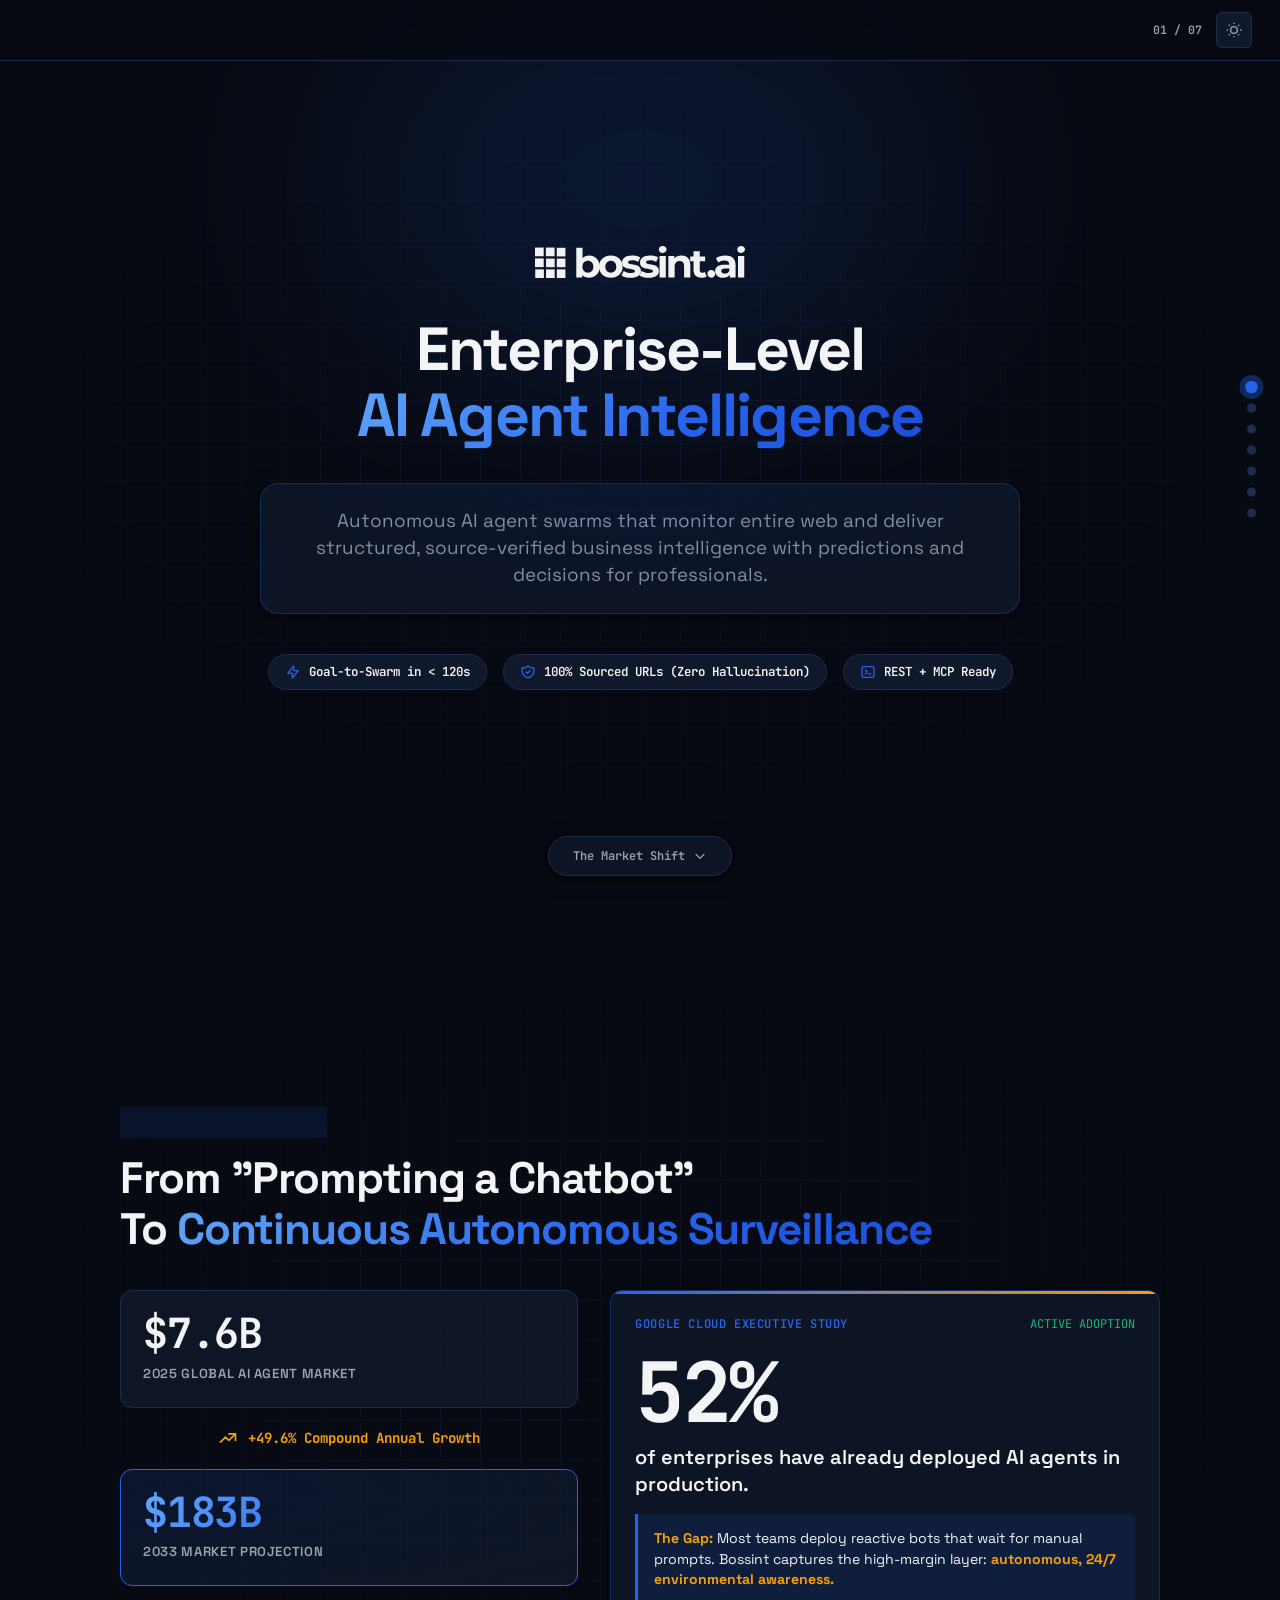
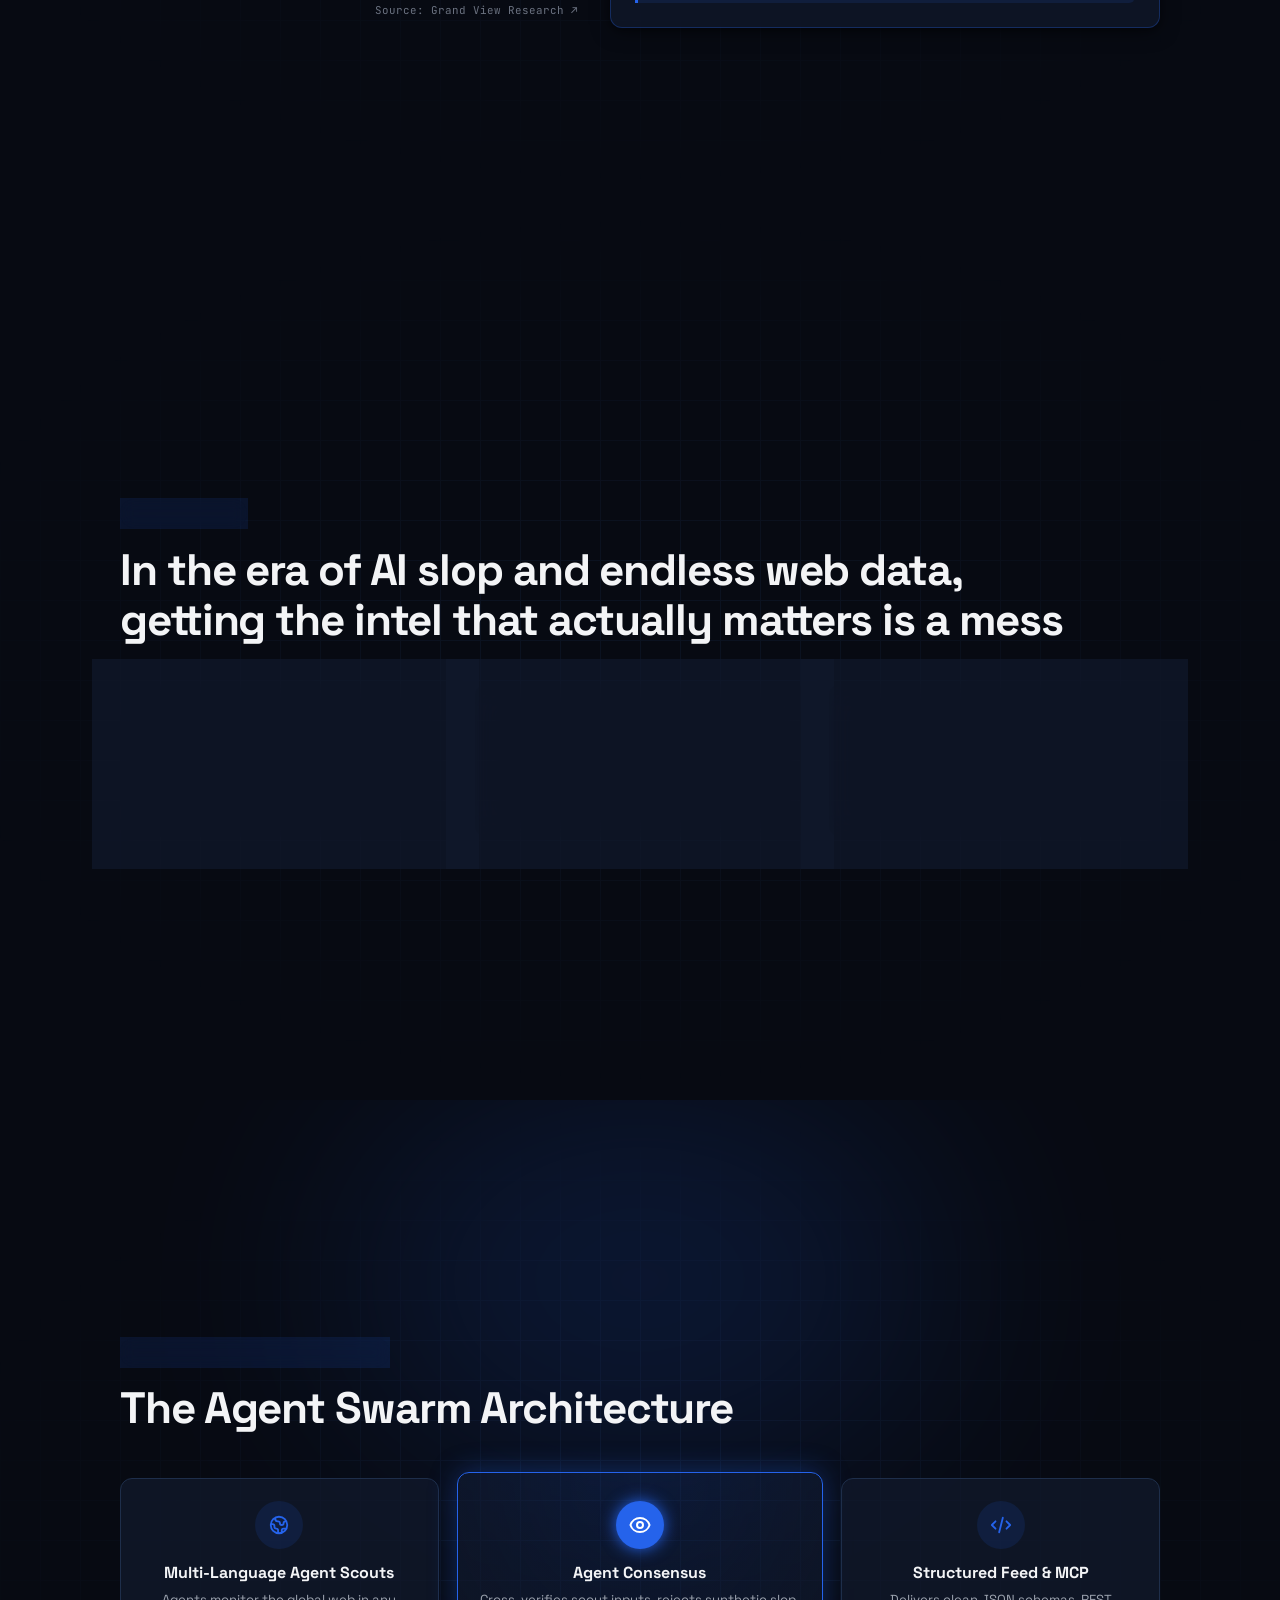
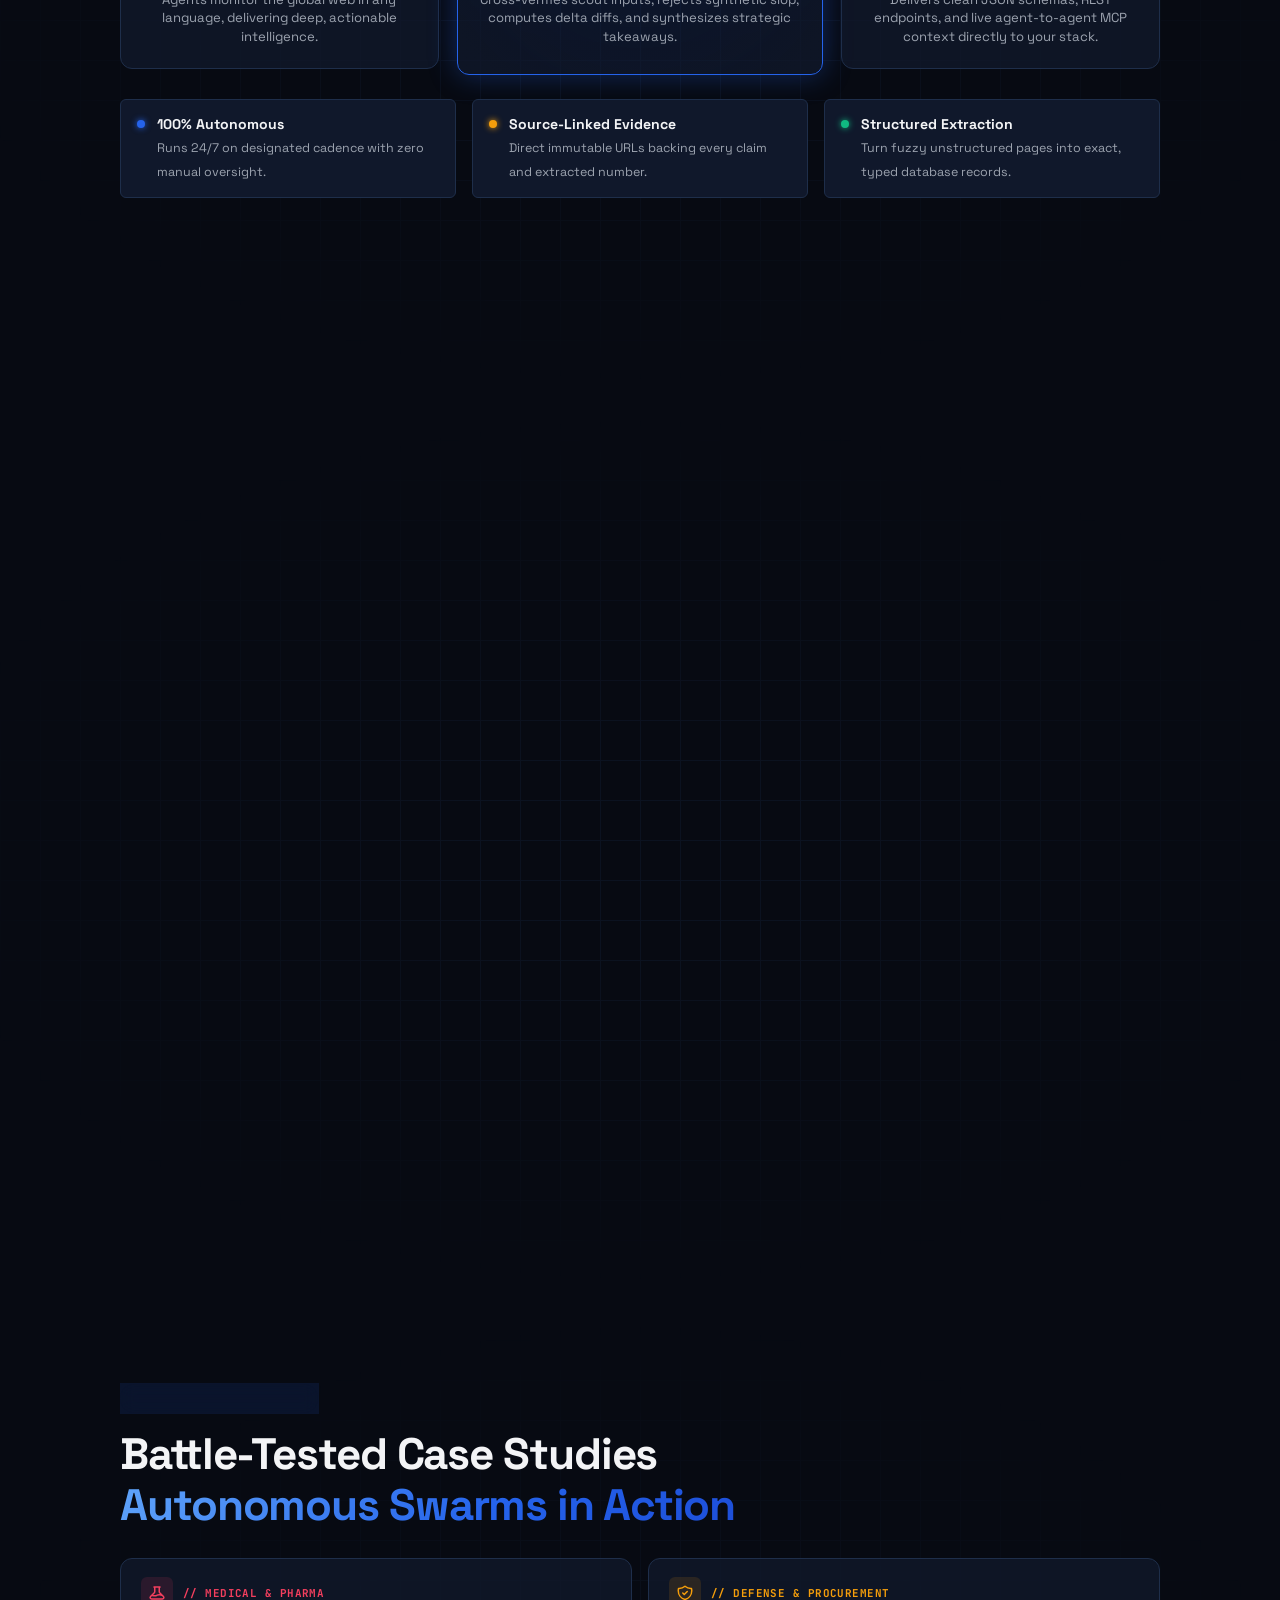
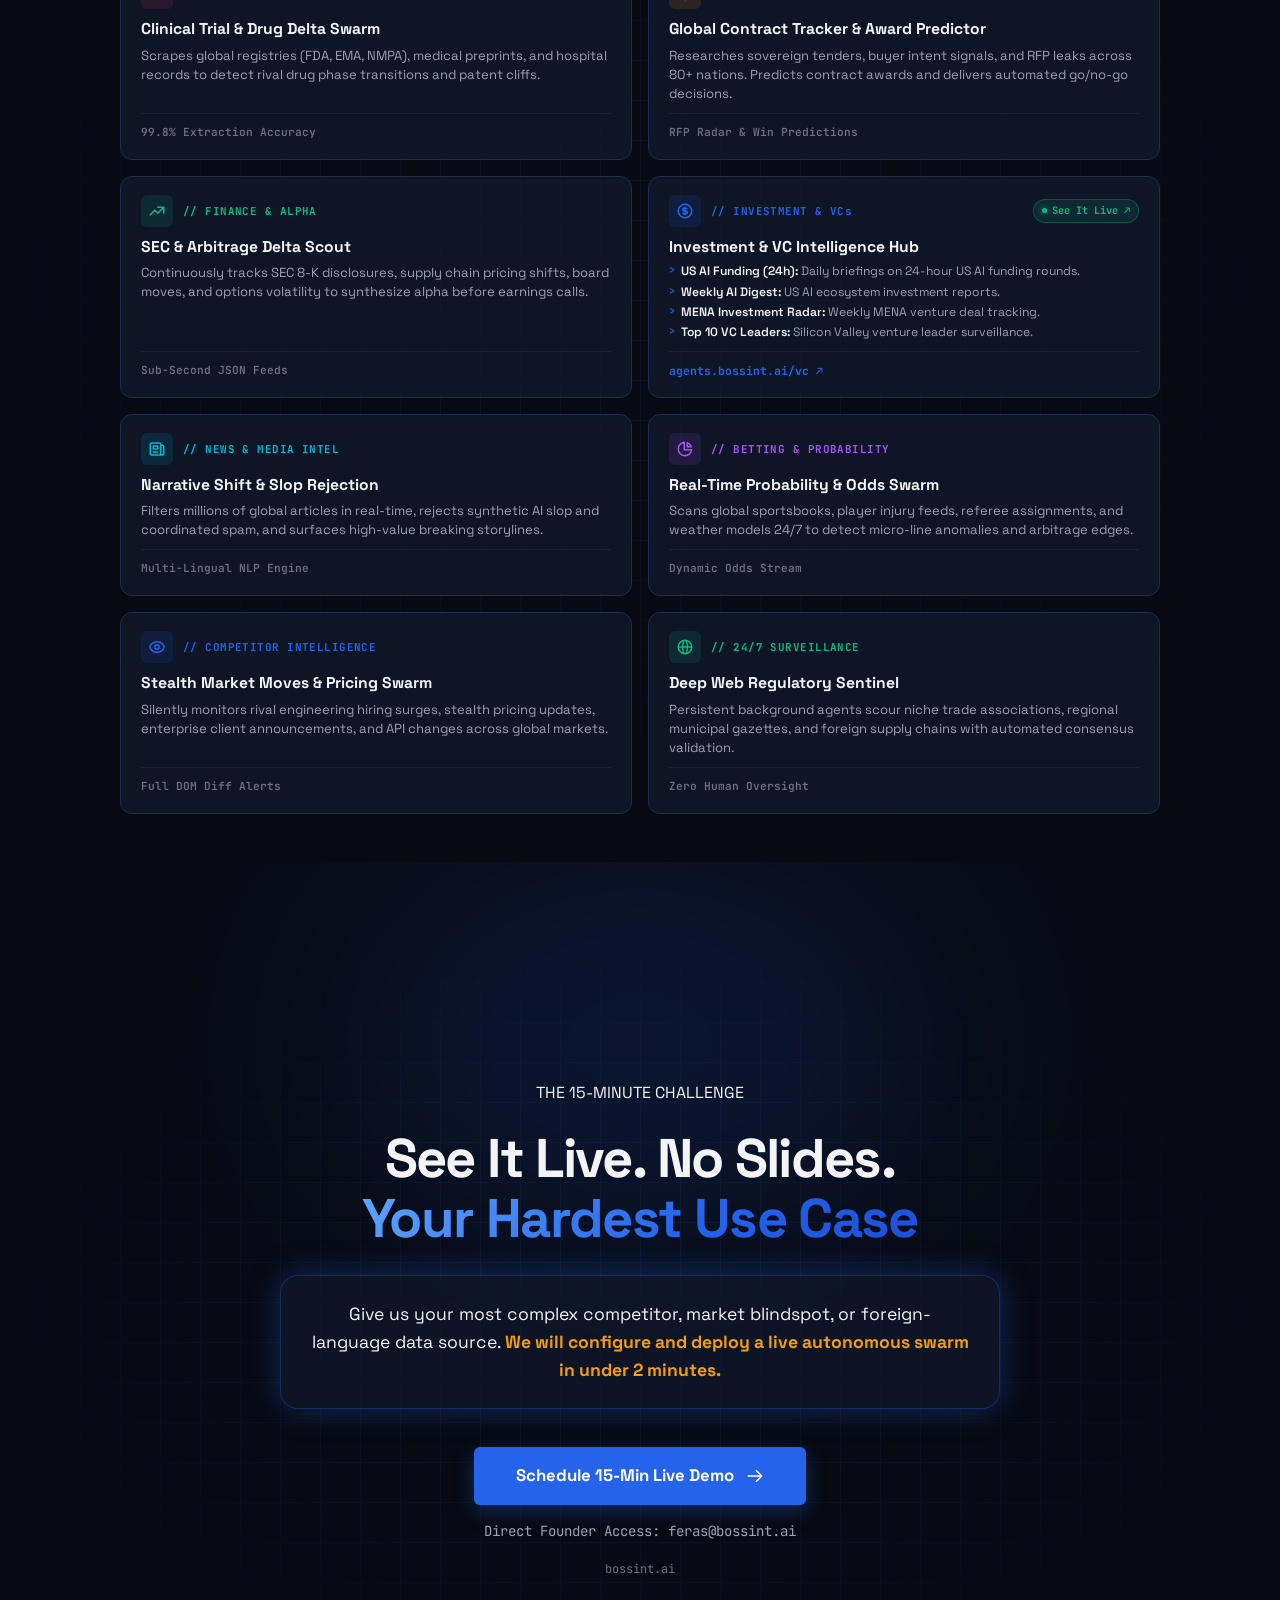
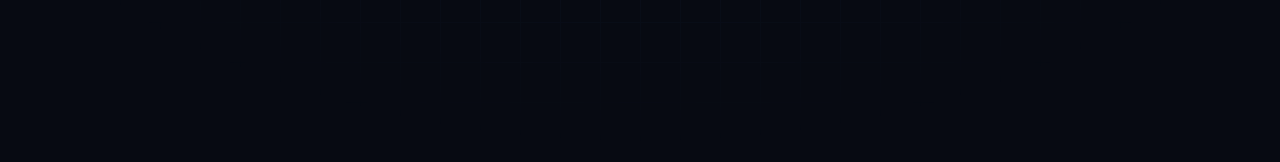
==== commit fc36ca53: "Update meeting CTA to Google Calendar link and change email to feras@bossint.ai" ====
--- a/index.html
+++ b/index.html
@@ -502,13 +502,13 @@
       </div>
 
       <div class="cta-actions-group reveal reveal-delay-3">
-        <a href="mailto:gokhan@bossint.ai?subject=Bossint AI — 15-Minute Live Challenge Request&body=Hi Gokhan,%0D%0A%0D%0AI saw the Bossint AI teaser and would like to schedule a 15-minute live demo.%0D%0A%0D%0AUse Case / Focus:%0D%0ACompany:%0D%0A" class="cta-button-primary">
+        <a href="https://calendar.app.google/Rc8s6AwhX7gqic929" target="_blank" rel="noopener noreferrer" class="cta-button-primary">
           <span>Schedule 15-Min Live Demo</span>
           <svg xmlns="http://www.w3.org/2000/svg" width="18" height="18" fill="none" viewBox="0 0 24 24" stroke="currentColor" stroke-width="2"><path stroke-linecap="round" stroke-linejoin="round" d="M14 5l7 7m0 0l-7 7m7-7H3"/></svg>
         </a>
 
-        <a href="mailto:gokhan@bossint.ai" class="cta-direct-email">
-          Direct Founder Access: gokhan@bossint.ai
+        <a href="mailto:feras@bossint.ai" class="cta-direct-email">
+          Direct Founder Access: feras@bossint.ai
         </a>
       </div>
 
